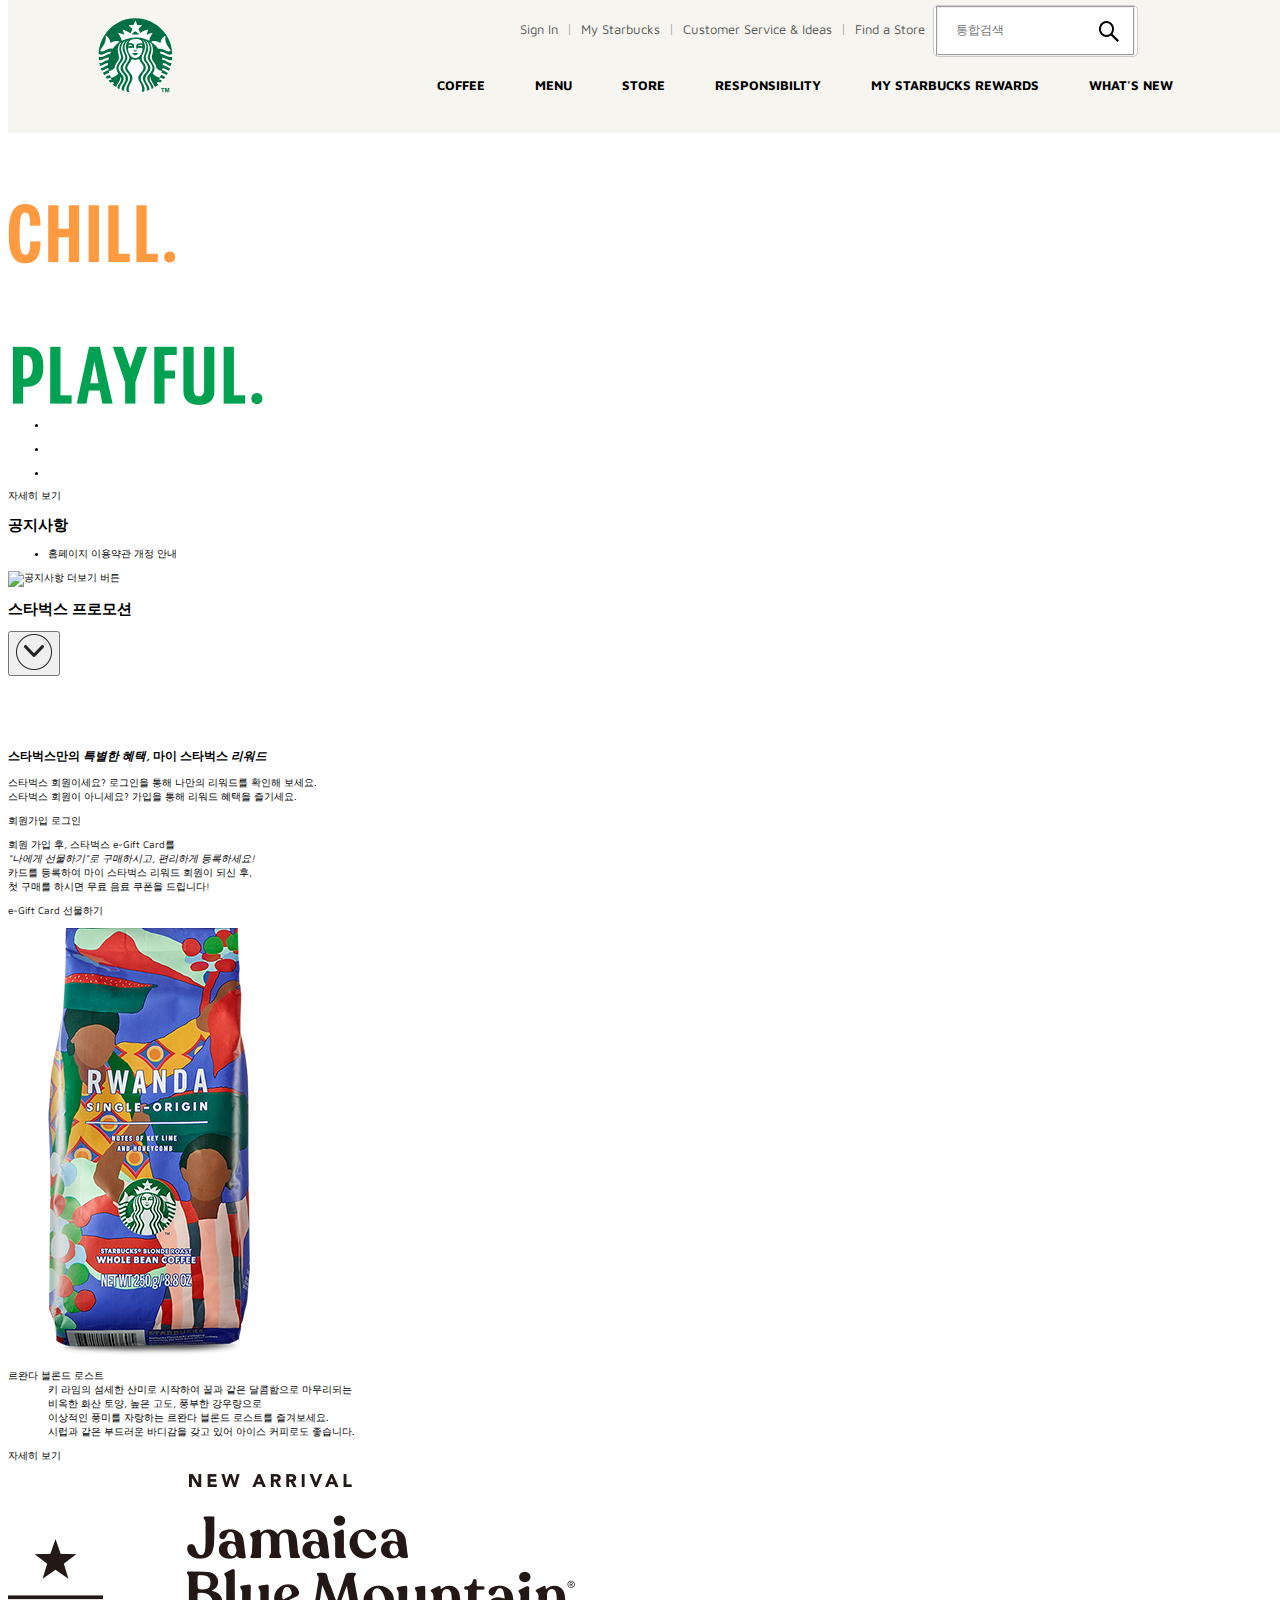
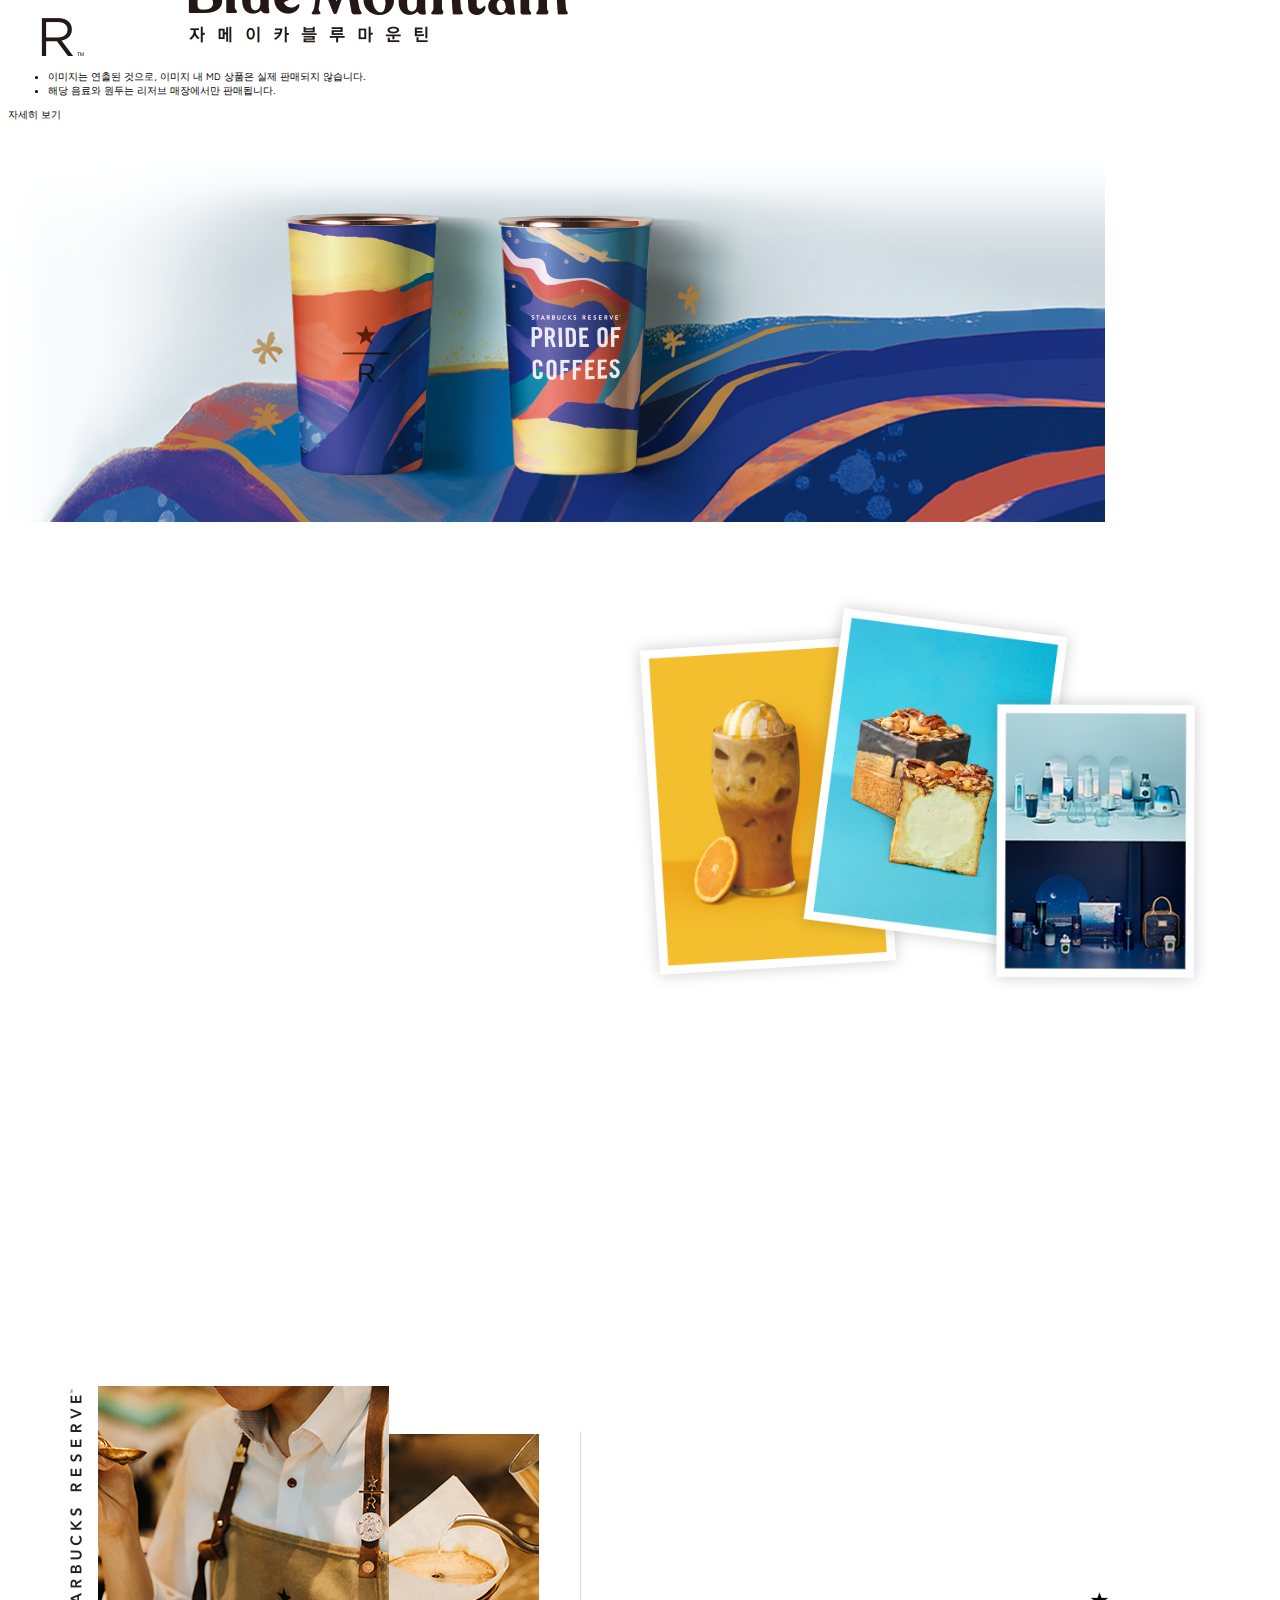
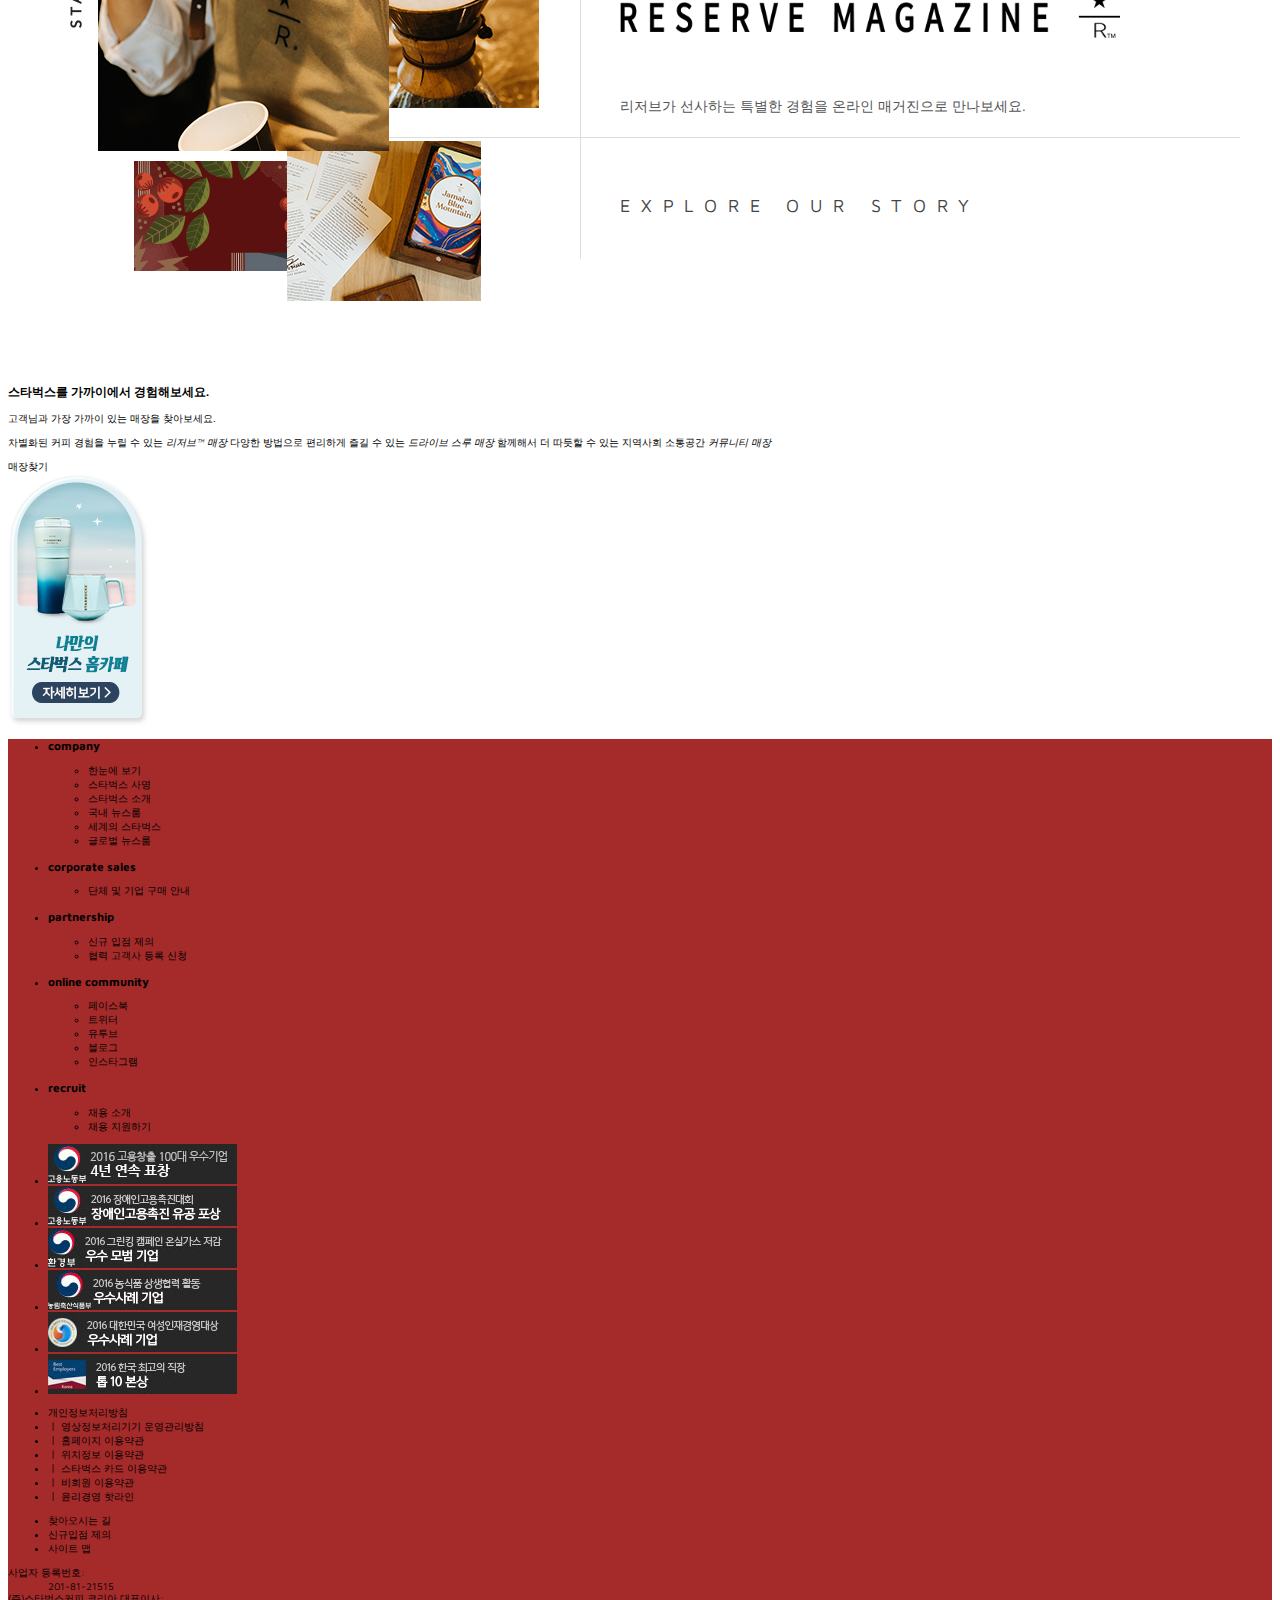
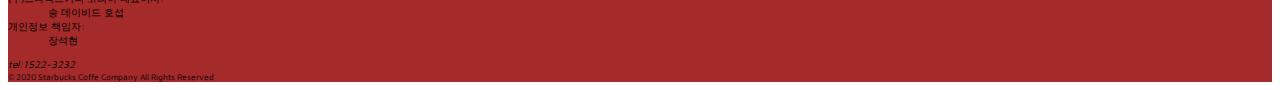
==== indextest.html @ b2763d01 "테스트2" ====
<!DOCTYPE html>
<html lang="ko-KR">
<head>
    <meta charset="UTF-8">
  <meta name="author" content="AlexJin">
  <meta name="description" content="GitHubis how people build software">
  <meta name="viewport" content="width=device-width, initial-scale=1, user-scalable=no, maximum-scale=1, minimum-scale=1">
  <meta http-equiv="X-UA-Compatible" content="ie=edge">
  <!-- 인터넷 익스플로어 랜더링과 관련된 코드 최신 edge로 랜더링 -->

  <meta property="og:type" content="website">
  <meta property="og:site_name" content="GitHub">
  <meta property="og:title" content="Build software better, together">
  <meta property="og:description" content="GitHub clone coding / GitHub is where people build software. More than 31 million people use GitHub to discover, fork, and contribute to over 100 million projects.">
  <meta property="og:image" content="img/logo__github.png">
  <meta property="og:url" content="https://github.com">

  <!-- https://developer.twitter.com/en/docs/tweets/optimize-with-cards/guides/getting-started.html -->
  <meta property="twitter:card" content="summary">
  <meta property="twitter:site" content="GitHub">
  <meta property="twitter:title" content="Build software better, together">
  <meta property="twitter:description" content="GitHub clone coding / GitHub is where people build software. More than 31 million people use GitHub to discover, fork, and contribute to over 100 million projects.">
  <meta property="twitter:image" content="img/logo__github.png">
  <meta property="twitter:url" content="https://github.com">

  <!-- <link rel="shortcut icon" type='image/x-icon' href="favicon.ico"> -->
  <!-- 없어도 알아서 .ico 파일을 찾아서 쓴다 -->
  <link rel="icon" href="./images/Starbucks_logo.svg">
  <link rel="apple-touch-icon" href="./images/Starbucks_logo.svg">
  <link rel="stylesheet" href="https://cdnjs.cloudflare.com/ajax/libs/meyer-reset/2.0/reset.css">
  <link rel="stylesheet" href="./css/main.css">
    <title>스타벅스 코리아</title>
</head>
<body>
    <div class="container">
        <header class="header">
            <div class="header__inner">
                <h1 class="logo">
                    <a class="logo__img" href="#">
                        <img src="./images/starbucks_logo.svg" alt="스타벅스 코리아">
                    </a>
                </h1>
                <h2 class="a11y-hidden">멤버링크</h2>
                <ul class="member-links">
                    <li class="member-links__item">
                        <a href="#">Sign In</a>
                    </li>
                    <li class="member-links__item">
                        <a href="#">My Starbucks</a>
                    </li>      
                    <li class="member-links__item">
                        <a href="#">Customer Service & Ideas</a>
                    </li>
                    <li class="member-links__item">
                        <a href="#">Find a Store</a>
                    </li>      
                </ul>
                <div class="total-search total-search--act">
                    <!-- <button class="total-search__btn total-search__btn--initial" aria-label="통합 검색 활성화 버튼"></button> -->
                    <form action="#" class="total-search__form">
                        <fieldset class="total-search__fieldset">
                            <legend>통합검색</legend>
                            <input type="search" placeholder="통합검색" class="total-search__input" required>
                            <button type="button" class="total-search__btn total--search__btn--act"></button>
                        </fieldset>
                    </form>
                </div>
                <nav class="nav">
                    <h2 class="a11y-hidden">메인메뉴</h2>
                    <ul class="nav__main-menu">
                        <li id="navHeaderCoffee" aria-controls="navPanelCoffee" class="nav__main-item nav__main-item--active">
                            <h3><a href="#">COFFEE</a></h3>
                        </li>
                        <li id="navHeaderMenu" aria-controls="navPanelMenu" class="nav__main-item">
                            <h3><a href="#">MENU</a></h3>
                        </li>
                        <li id="navHeaderStore" aria-controls="navPanelStore" class="nav__main-item">
                            <h3><a href="#">STORE</a></h3>
                        </li>
                        <li id="navHeaderRespontibility" aria-controls="navPanelResponsibility" class="nav__main-item">
                            <h3><a href="#">RESPONSIBILITY</a></h3>
                        </li>
                        <li id="navHeaderRewards" aria-controls="navPanelRewards" class="nav__main-item">
                            <h3><a href="#">MY STARBUCKS REWARDS</a></h3>
                        </li>
                        <li id="navHeaderNew" aria-controls="navPanelNew" class="nav__main-item">
                            <h3><a href="#">WHAT'S NEW</a></h3>
                        </li>
                    </ul>
                </nav>
            </div>
            <section class="main-menu-panel a11y-hidden">
                <ul class="main-menu-panel__list">
                    <li class="main-menu-panel__item" id="navPanelCoffee" aria-labelledby="navHeaderCoffee">
                        <div class="main-menu-panel__inner">
                            <div class="main-menu-panel__wrapper">
                                <h3 class="main-menu-panel__heading"><a href="#">커피</a></h3>
                                <ul class="main-menu-panel__inner-list">
                                    <li class="main-menu-panel__inner-item"><a href="#">스타벅스 원두</a></li>
                                    <li class="main-menu-panel__inner-item"><a href="#">스타벅스 비아</a></li>
                                    <li class="main-menu-panel__inner-item"><a href="#">스타벅스 오리가미</a></li>
                                </ul>
                            </div>
                            <div class="main-menu-panel__wrapper">
                                <h3 class="main-menu-panel__heading"><a href="#">나와 어울리는 커피</a></h3>
                            </div>
                            <div class="main-menu-panel__wrapper">
                                <h3 class="main-menu-panel__heading"><a href="#">스타벅스 리저브™</a></h3>
                                <ul class="main-menu-panel__inner-list">
                                    <li class="main-menu-panel__inner-item"><a href="#">RESERVE MAGAZINE</a></li>
                                </ul>
                            </div>
                            <div class="main-menu-panel__wrapper">
                                <h3 class="main-menu-panel__heading"><a href="#">에스프레소</a></h3>
                                <ul class="main-menu-panel__inner-list">
                                    <li class="main-menu-panel__inner-item"><a href="#">도피오</a></li>
                                    <li class="main-menu-panel__inner-item"><a href="#">에스프레소 마키아또</a></li>
                                    <li class="main-menu-panel__inner-item"><a href="#">아메리카노</a></li>
                                    <li class="main-menu-panel__inner-item"><a href="#">마키아또</a></li>
                                    <li class="main-menu-panel__inner-item"><a href="#">카푸치노</a></li>
                                    <li class="main-menu-panel__inner-item"><a href="#">라떼</a></li>
                                    <li class="main-menu-panel__inner-item"><a href="#">모카</a></li>
                                    <li class="main-menu-panel__inner-item"><a href="#">리스트레또 비안코</a></li>
                                </ul>
                            </div>
                            <div class="main-menu-panel__wrapper">
                                <h3 class="main-menu-panel__heading"><a href="#">최상의 커피를 즐기는법</a></h3>
                                <ul class="main-menu-panel__inner-list">
                                    <li class="main-menu-panel__inner-item"><a href="#">커피 프레스</a></li>
                                    <li class="main-menu-panel__inner-item"><a href="#">푸어 오버</a></li>
                                    <li class="main-menu-panel__inner-item"><a href="#">아이스 푸어 오버</a></li>
                                    <li class="main-menu-panel__inner-item"><a href="#">커피 메이커</a></li>
                                    <li class="main-menu-panel__inner-item"><a href="#">리저브를 매장에서 다양하게 즐기는 법</a></li>
                                </ul>
                            </div>
                            <div class="main-menu-panel__wrapper">
                                <h3 class="main-menu-panel__heading"><a href="#">커피이야기</a></h3>
                                <ul class="main-menu-panel__inner-list">
                                    <li class="main-menu-panel__inner-item"><a href="#">스타벅스 로스트 스팩트럼</a></li>
                                    <li class="main-menu-panel__inner-item"><a href="#">최상의 아라비카 원두</a></li>
                                    <li class="main-menu-panel__inner-item"><a href="#">한 잔의 커피가 완성되기까지</a></li>
                                    <li class="main-menu-panel__inner-item"><a href="#">클로버®커피추출시스템</a></li>
                                </ul>
                            </div>
                        </div>
                        <aside class="side-more-info">
                            <dl class="side-more-info__list">
                                <dt class="side-more-info__title"><a href="">나와 어울리는 커피 찾기</a></dt>
                                <dd class="side-more-info__description">스타벅스가 여러분께 어울리는 커피를 찾아드립니다.</dd>
                                <dt class="side-more-info__title"><a href="">최상의 커피를 즐기는 법</a></dt>
                                <dd class="side-more-info__description">여러가지 방법을 통해 다양한 풍미의 커피를 즐겨보세요</dd>
                            </dl>
                        </aside>
                    </li>
                    <!-- <li class="main-menu-panel__item" id="navPanelMenu" aria-labelledby="navHeaderMenu">
                        <div class="main-menu-panel__inner">
                            <div class="main-menu-panel__wrapper">
                                <h3 class="main-menu-panel__heading"><a href="#">음료</a></h3>
                                <ul class="main-menu-panel__inner-list">
                                    <li class="main-menu-panel__inner-item"><a href="#">콜드 브루</a></li>
                                    <li class="main-menu-panel__inner-item"><a href="#">브루드 커피</a></li>
                                    <li class="main-menu-panel__inner-item"><a href="#">에스프레소</a></li>
                                    <li class="main-menu-panel__inner-item"><a href="#">프라푸치노</a></li>
                                    <li class="main-menu-panel__inner-item"><a href="#">블렌디드</a></li>
                                    <li class="main-menu-panel__inner-item"><a href="#">스타벅스 피지오</a></li>
                                    <li class="main-menu-panel__inner-item"><a href="#">티(티바나)</a></li>
                                    <li class="main-menu-panel__inner-item"><a href="#">기타 제조 음료</a></li>
                                </ul>
                            </div>
                            <div class="main-menu-panel__wrapper">
                                <h3 class="main-menu-panel__heading"><a href="#">푸드</a></h3>
                                <ul class="main-menu-panel__inner-list">
                                    <li class="main-menu-panel__inner-item"><a href="#">베이커리</a></li>
                                    <li class="main-menu-panel__inner-item"><a href="#">케이크</a></li>
                                    <li class="main-menu-panel__inner-item"><a href="#">샌드위치&샐러드</a></li>
                                    <li class="main-menu-panel__inner-item"><a href="#">따뜻한 푸드</a></li>
                                    <li class="main-menu-panel__inner-item"><a href="#">과일&요거트</a></li>
                                    <li class="main-menu-panel__inner-item"><a href="#">스낵&미니디저트</a></li>
                                    <li class="main-menu-panel__inner-item"><a href="#">아이스크림</a></li>
                                </ul>
                            </div>
                            <div class="main-menu-panel__wrapper">
                                <h3 class="main-menu-panel__heading"><a href="#">상품</a></h3>
                                <ul class="main-menu-panel__inner-list">
                                    <li class="main-menu-panel__inner-item"><a href="#">머그</a></li>
                                    <li class="main-menu-panel__inner-item"><a href="#">글라스</a></li>
                                    <li class="main-menu-panel__inner-item"><a href="#">플라스틱 텀블러</a></li>
                                    <li class="main-menu-panel__inner-item"><a href="#">스테인리스 텀블러</a></li>
                                    <li class="main-menu-panel__inner-item"><a href="#">보온병</a></li>
                                    <li class="main-menu-panel__inner-item"><a href="#">액세서리</a></li>
                                    <li class="main-menu-panel__inner-item"><a href="#">커피용품</a></li>
                                    <li class="main-menu-panel__inner-item"><a href="#">패키지 티(티바나)</a></li>
                                </ul>
                            </div>
                            <div class="main-menu-panel__wrapper">
                                <h3 class="main-menu-panel__heading"><a href="#">카드</a></h3>
                                <ul class="main-menu-panel__inner-list">
                                    <li class="main-menu-panel__inner-item"><a href="#">실물카드</a></li>
                                    <li class="main-menu-panel__inner-item"><a href="#">e-Gift카드</a></li>
                                </ul>
                            </div>
                            <div class="main-menu-panel__wrapper">
                                <h3 class="main-menu-panel__heading"><a href="#">메뉴 이야기</a></h3>
                                <ul class="main-menu-panel__inner-list">
                                    <li class="main-menu-panel__inner-item"><a href="#">나이트로 콜드브루</a></li>
                                    <li class="main-menu-panel__inner-item"><a href="#">콜드브루</a></li>
                                    <li class="main-menu-panel__inner-item"><a href="#">스타벅스 티바나</a></li>
                                </ul>
                            </div>
                            <div class="main-menu-panel__wrapper">
                                <h3 class="main-menu-panel__heading"><a href="#">커피이야기</a></h3>
                                <ul class="main-menu-panel__inner-list">
                                    <li class="main-menu-panel__inner-item"><a href="#">스타벅스 로스트 스팩트럼</a></li>
                                    <li class="main-menu-panel__inner-item"><a href="#">최상의 아라비카 원두</a></li>
                                    <li class="main-menu-panel__inner-item"><a href="#">한 잔의 커피가 완성되기까지</a></li>
                                    <li class="main-menu-panel__inner-item"><a href="#">클로버®커피추출시스템</a></li>
                                </ul>
                            </div>
                        </div>
                        <aside class="side-more-info">
                            <dl class="side-more-info__list">
                                <dt class="side-more-info__title"><a href="">나이트로 콜드브루<span>NEW</span></a></dt>
                                <dd class="side-more-info__description">나이트로 커피 정통의 물결치듯 흘러내리는 캐스케이딩과 부드러운 크림을 경험하세요</dd>
                            </dl>
                        </aside>
                    </li> -->
                    <!-- <li class="main-menu-panel__item" id="navPanelStore" aria-labelledby="navHeaderStore">
                        <div class="main-menu-panel__inner">
                            <div class="main-menu-panel__wrapper">
                                <h3 class="main-menu-panel__heading"><a href="#">매장 찾기</a></h3>
                                <ul class="main-menu-panel__inner-list">
                                    <li class="main-menu-panel__inner-item"><a href="#">퀵 검색</a></li>
                                    <li class="main-menu-panel__inner-item"><a href="#">지역 검색</a></li>
                                    <li class="main-menu-panel__inner-item"><a href="#">My 매장</a></li>
                                </ul>
                            </div>
                            <div class="main-menu-panel__wrapper">
                                <h3 class="main-menu-panel__heading"><a href="#">드라이브 스루 매장</a></h3>
                            </div>
                            <div class="main-menu-panel__wrapper">
                                <h3 class="main-menu-panel__heading"><a href="#">스타벅스 리저브 매장</a></h3>
                            </div>
                            <div class="main-menu-panel__wrapper">
                                <h3 class="main-menu-panel__heading"><a href="#">커뮤니티 스토어 매장</a></h3>
                            </div>
                            <div class="main-menu-panel__wrapper">
                                <h3 class="main-menu-panel__heading"><a href="#">매장 이야기</a></h3>
                                <ul class="main-menu-panel__inner-list">
                                    <li class="main-menu-panel__inner-item"><a href="#">청담스타</a></li>
                                    <li class="main-menu-panel__inner-item"><a href="#">티바나 바 매장</a></li>
                                    <li class="main-menu-panel__inner-item"><a href="#">파미에파크</a></li>
                                </ul>
                            </div>
                        </div>
                        <aside class="side-more-info">
                            <dl class="side-more-info__list">
                                <dt class="side-more-info__title"><a href="">매장찾기</a></dt>
                                <dd class="side-more-info__description">보다 빠르게 매장을 찾아보세요.</dd>
                            </dl>
                            <dl class="side-more-info__list">
                                <dt class="side-more-info__title"><a href="">이대R점<span>NEW</span></a></dt>
                                <dd class="side-more-info__description">1호점 특화 MD와 티바나 티, 최고의 리저브 커피를 만나보세요.</dd>
                            </dl>
                        </aside>
                    </li> -->
                    <!-- <li class="main-menu-panel__item" id="navPanelResponsibility" aria-labelledby="navHeaderRespontibility">
                        <div class="main-menu-panel__inner">
                            <div class="main-menu-panel__wrapper">
                                <h3 class="main-menu-panel__heading"><a href="#">사회 공헌 캠페인 소개</a></h3>
                            </div>
                            <div class="main-menu-panel__wrapper">
                                <h3 class="main-menu-panel__heading"><a href="#">지역 사회 참여 활동</a></h3>
                                <ul class="main-menu-panel__inner-list">
                                    <li class="main-menu-panel__inner-item"><a href="#">희망배달 캠페인</a></li>
                                    <li class="main-menu-panel__inner-item"><a href="#">재능기부 카페소식</a></li>
                                    <li class="main-menu-panel__inner-item"><a href="#">커뮤니티 스토어</a></li>
                                    <li class="main-menu-panel__inner-item"><a href="#">청년인재 양성</a></li>
                                    <li class="main-menu-panel__inner-item"><a href="#">우리 농산물 사랑 캠페인</a></li>
                                    <li class="main-menu-panel__inner-item"><a href="#">우리 문화 지키기</a></li>
                                </ul>
                            </div>
                            <div class="main-menu-panel__wrapper">
                                <h3 class="main-menu-panel__heading"><a href="#">환경 보호 활동</a></h3>
                                <ul class="main-menu-panel__inner-list">
                                    <li class="main-menu-panel__inner-item"><a href="#">환경 발자국 줄이기</a></li>
                                    <li class="main-menu-panel__inner-item"><a href="#">일회용 컵 없는 매장</a></li>
                                    <li class="main-menu-panel__inner-item"><a href="#">커피 원두 재활용</a></li>
                                </ul>
                            </div>
                            <div class="main-menu-panel__wrapper">
                                <h3 class="main-menu-panel__heading"><a href="#">윤리 구매</a></h3>
                                <ul class="main-menu-panel__inner-list">
                                    <li class="main-menu-panel__inner-item"><a href="#">윤리적 원두 구매</a></li>
                                    <li class="main-menu-panel__inner-item"><a href="#">공정무역 인증</a></li>
                                    <li class="main-menu-panel__inner-item"><a href="#">커피 농가 지원 활동</a></li>
                                </ul>
                            </div>
                            <div class="main-menu-panel__wrapper">
                                <h3 class="main-menu-panel__heading"><a href="#">글로벌 사회 공헌</a></h3>
                                <ul class="main-menu-panel__inner-list">
                                    <li class="main-menu-panel__inner-item"><a href="#">윤리경영 보고서</a></li>
                                    <li class="main-menu-panel__inner-item"><a href="#">스타벅스 재단</a></li>
                                    <li class="main-menu-panel__inner-item"><a href="#">지구촌 봉사의 달</a></li>
                                </ul>
                            </div>
                        </div>
                        <aside class="side-more-info">
                            <dl class="side-more-info__list">
                                <dt class="side-more-info__title"><a href="">커피원두 재활용</a></dt>
                                <dd class="side-more-info__description">스타벅스 커피 원두를 재활용해 보세요.</dd>
                            </dl>
                        </aside>   
                    </li> -->
                    <!-- <li class="main-menu-panel__item" id="navPanelRewards" aria-labelledby="navHeaderRewards">
                        <div class="main-menu-panel__inner">
                            <div class="main-menu-panel__wrapper">
                                <h3 class="main-menu-panel__heading"><a href="#">마이 스타벅스 리워드</a></h3>
                                <ul class="main-menu-panel__inner-list">
                                    <li class="main-menu-panel__inner-item"><a href="#">마이 스타벅스 리워드 소개</a></li>
                                    <li class="main-menu-panel__inner-item"><a href="#">등급 및 혜택</a></li>
                                    <li class="main-menu-panel__inner-item"><a href="#">스타벅스 별</a></li>
                                    <li class="main-menu-panel__inner-item"><a href="#">자주하는 질문</a></li>
                                </ul>
                            </div>
                            <div class="main-menu-panel__wrapper">
                                <h3 class="main-menu-panel__heading"><a href="#">스타벅스 카드</a></h3>
                                <ul class="main-menu-panel__inner-list">
                                    <li class="main-menu-panel__inner-item"><a href="#">스타벅스 카드 소개</a></li>
                                    <li class="main-menu-panel__inner-item"><a href="#">스타벅스 카드 갤러리</a></li>
                                    <li class="main-menu-panel__inner-item"><a href="#">등록 및 조회</a></li>
                                    <li class="main-menu-panel__inner-item"><a href="#">충전 및 이용안내</a></li>
                                    <li class="main-menu-panel__inner-item"><a href="#">분실신고/환불신청</a></li>
                                    <li class="main-menu-panel__inner-item"><a href="#">자주하는 질문</a></li>
                                </ul>
                            </div>
                            <div class="main-menu-panel__wrapper">
                                <h3 class="main-menu-panel__heading"><a href="#">스타벅스 e-Gift Card</a></h3>
                                <ul class="main-menu-panel__inner-list">
                                    <li class="main-menu-panel__inner-item"><a href="#">스타벅스 e-Gift Card 소개</a></li>
                                    <li class="main-menu-panel__inner-item"><a href="#">이용안내</a></li>
                                    <li class="main-menu-panel__inner-item"><a href="#">선물하기</a></li>
                                    <li class="main-menu-panel__inner-item"><a href="#">자주하는 질문</a></li>
                                </ul>
                            </div>
                        </div>
                        <aside class="side-more-info">
                            <dl class="side-more-info__list">
                                <dt class="side-more-info__title"><a href="">스타벅스 카드 등록하기</a></dt>
                                <dd class="side-more-info__description">카드 등록 후 리워드 서비스를 누리고 사용내역도 조회해보세요.</dd>
                            </dl>
                        </aside>
                    </li> -->
                    <!-- <li class="main-menu-panel__item" id="navPanelNew" aria-labelledby="navHeaderNew">
                        <div class="main-menu-panel__inner">
                            <div class="main-menu-panel__wrapper">
                                <h3 class="main-menu-panel__heading"><a href="#">프로모션&이벤트</a></h3>
                                <ul class="main-menu-panel__inner-list">
                                    <li class="main-menu-panel__inner-item"><a href="#">전체</a></li>
                                    <li class="main-menu-panel__inner-item"><a href="#">스타벅스 카드</a></li>
                                    <li class="main-menu-panel__inner-item"><a href="#">마이 스타벅스 리워드</a></li>
                                    <li class="main-menu-panel__inner-item"><a href="#">온라인</a></li>
                                </ul>
                            </div>
                            <div class="main-menu-panel__wrapper">
                                <h3 class="main-menu-panel__heading"><a href="#">새소식</a></h3>
                                <ul class="main-menu-panel__inner-list">
                                    <li class="main-menu-panel__inner-item"><a href="#">전체</a></li>
                                    <li class="main-menu-panel__inner-item"><a href="#">상품 출시</a></li>
                                    <li class="main-menu-panel__inner-item"><a href="#">스타벅스와 문화</a></li>
                                    <li class="main-menu-panel__inner-item"><a href="#">스타벅스 사회공헌</a></li>
                                    <li class="main-menu-panel__inner-item"><a href="#">스타벅스 카드출시</a></li>
                                </ul>
                            </div>
                            <div class="main-menu-panel__wrapper">
                                <h3 class="main-menu-panel__heading"><a href="#">매장별 이벤트</a></h3>
                                <ul class="main-menu-panel__inner-list">
                                    <li class="main-menu-panel__inner-item"><a href="#">일반 매장</a></li>
                                    <li class="main-menu-panel__inner-item"><a href="#">신규 매장</a></li>
                                </ul>
                            </div>
                            <div class="main-menu-panel__wrapper">
                                <h3 class="main-menu-panel__heading"><a href="#">공지사항</a></h3>
                            </div>
                            <div class="main-menu-panel__wrapper">
                                <h3 class="main-menu-panel__heading"><a href="#">월페이퍼</a></h3>
                            </div>
                        </div>
                        <aside class="side-more-info">
                            <dl class="side-more-info__list">
                                <dt class="side-more-info__title"><a href="">매장별 이벤트</a></dt>
                                <dd class="side-more-info__description">스타벅스의 매장 이벤트 정보를 확인 하실 수 있습니다.</dd>
                                <dt class="side-more-info__title"><a href="">월페이퍼</a></dt>
                                <dd class="side-more-info__description">매월 업데이트되는 월페이퍼(PC/Mobile)로 스타벅스를 더욱 가깝게 즐겨보세요!</dd>
                            </dl>
                        </aside>
                    </li> -->
                </ul>
            </section>
        </header>
            <!-- 여름 프로모션 -->
            <section class="summer-promotion">
                <div class="summer-promotion__inner">
                    <h2 class="summer-promotion__heading a11y-hidden">써머 프로모션</h2>
                    <h3 class="summer-promotion__slogan">
                        <img src="./images/20_summer3_emblem.png" alt="Stay chill, Stay playful" class="summer-promotion__slogan">
                    </h3>
                    <ul class="summer-promotion__product-list">
                        <li class="summer-promotion__items summer-promotion__item1">
                            <div class="summer-promotion__item-wrapper">
                                <span class="a11y-hidden">스위티 자몽 라임 블렌디드</span>
                            </div>
                        </li>
                        <li class="summer-promotion__items summer-promotion__item2">
                            <div class="summer-promotion__item-wrapper">
                                <span class="a11y-hidden">블론드 서머 라떼</span>
                            </div>
                        </li>
                        <li class="summer-promotion__items summer-promotion__item3">
                            <div class="summer-promotion__item-wrapper">
                                <span class="a11y-hidden">스위트 멜론 블론디드</span>
                            </div>
                        </li>
                    </ul>
                    <a href="#" class="summer-promotion__more">자세히 보기</a>
                </div>
            </section>

            <!-- 공지사항 -->
            <div class="noti-pro-wrapper">
                <section class="notice">
                    <h2 class="notice-heading"><a href="#">공지사항</a></h2>
                    <ul class="notice-list">
                        <li class="notice-item"><a href="#">홈페이지 이용약관 개정 안내</a></li>
                        <!-- <li class="notice-item"><a href='#'>더양평DTR점 주문시 유의 사항</a></li>
                        <li class="notice-item"><a href='#'>시스템 개선 및 점검 안내</a></li>
                        <li class="notice-item"><a href='#'>전자영수증 서비스 점검 안내</a></li> -->
                    </ul>
                    <a href="#" class="notice-more">
                        <img src="https://www.starbucks.co.kr/common/img/common/btn_notice_plus.png" alt="공지사항 더보기 버튼">
                    </a>
                </section>
                <!-- 스타벅스 프로모션 -->
                <section class="promotion">
                    <h2 class="promotion__heading"><a href="#">스타벅스 프로모션</a></h2>
                    <button class="promotion__dropdown">
                        <img src="./images/btn_prom_down.png" alt="스타벅스 프로모션 펼치기">
                    </button>
                </section>
            </div>

            <!-- 리워드 -->
            <section class="rewards main-section">
                <div class="rewards__wrapper">
                    <h2 class="reward_logo">
                        <img src="./images/reward_logo.png" alt="마이 스타벅스 리워드">
                    </h2>
                    <h3 class="rewards__heading">
                        스타벅스만의 <em>특별한 혜택,</em> 마이 스타벅스 <em>리워드</em>
                    </h3>
                    <p class="rewards__description">
                        스타벅스 회원이세요? 로그인을 통해 나만의 리워드를 확인해 보세요.<br> 스타벅스 회원이 아니세요? 가입을 통해 리워드 혜택을 즐기세요.
                    </p>
                    <a href="#" class="reward-btn">
                        회원가입
                    </a>
                    <a href="#" class="reward-btn">
                        로그인
                    </a>
                    <p class="rewards__description">
                        회원 가입 후, 스타벅스 e-Gift Card를<br><em>"나에게 선물하기"로 구매하시고, 편리하게 등록하세요!</em><br> 카드를 등록하여 마이 스타벅스 리워드 회원이 되신 후,<br> 첫 구매를 하시면 무료 음료 쿠폰을 드립니다!
                    </p>
                    <a href="#" class="reward-btn reward-btn__gift">
                        e-Gift Card 선물하기
                    </a>
                </div>
            </section>

            <!-- 2020 서머3 프로모션 원두 -->
            <section class="summer-bean">
                <h2 class="a11y-hidden">2020 서머3 프로모션 원두</h2>
                <div class="summer-bean-wrapper">
                    <figure class="summer-bean-figure">
                    <img src="./images/20_summer_rwanda_bean.png" alt="르완다 블론드 로스트 원두" class="summer-bean-img">
                    <!-- <figcaption class="summer-bean-figcaption">르완다 블론드 원두</figcaption> -->
                    </figure>
                    <dl class="summer-bean-info">
                    <dt class="summer-bean-title">르완다 블론드 로스트</dt>
                    <dd class="summer-bean-description">키 라임의 섬세한 산미로 시작하여 꿀과 같은 달콤함으로 마무리되는</dd>
                    <dd class="summer-bean-detail">비옥한 화산 토양, 높은 고도, 풍부한 강우량으로<br> 이상적인 풍미를 자랑하는 르완다 블론드 로스트를 즐겨보세요.<br> 시럽과 같은 부드러운 바디감을 갖고 있어 아이스 커피로도 좋습니다.</dd>
                    </dl>
                    <a href="" class=summer-bean-more>자세히 보기</a>
                </div>
            </section>

            <!-- 신상품 -->
            <section class="new-arrival">
                <div class="new-arrival__wrapper">
                    <h2 class="a11y-hidden">신상품</h2>
                    <h3 class="new-arrival-product">
                        <img src="./images/summer2_reserve_title.png" alt="자메이카 블루 마운틴">
                    </h3>
                    <ul class="new-arrival-notice">
                        <li>이미지는 연출된 것으로, 이미지 내 MD 상품은 실제 판매되지 않습니다.</li>
                        <li>해당 음료와 원두는 리저브 매장에서만 판매됩니다.</li>
                    </ul>
                    <a href="#" class="more-btn more-btn__new-arrival">자세히 보기</a>
                </div>
                <div class="new-arrival__bgi appear">
                    <img src="./images/summer2_reserve_bean.png" tab-index='-1'>
                </div>
            </section>

            <!-- 스타벅스 전체 상품 -->
            <section class="all-products ">
                <div class="all-products__inner-wrapper clearfix">
                    <div class="all-products__inner clearfix">
                        <h2 class="a11y-hidden">스타벅스 전체 상품</h2>
                        <h3 class="all-products-heading"><em>다양한 메뉴</em>를<em>스타벅스</em>에서 즐겨보세요</h3>
                        <p class="all-products-recommend">
                            스타벅스만의 특별함을 경험할 수 있는 <em>최상의 선택음료</em><br>
                            스타벅스 커피와 완벽한 어울림을 <em>자랑하는 푸드</em><br>
                            다양한 시도와 디자인으로 <em>가치를 더하는 상품</em><br>
                            소중한 사람에게 마음을 전하는 가장 좋은 방법 <em>스타벅스 카드</em><br>
                        </p>
                        <p class="all-products-slogun">
                            <span class="all-products-slogun-txt1">PICK</span>
                            <span class="all-products-slogun-txt2">YOUR</span>
                            <span class="all-products-slogun-txt3">FAVORITE</span>
                        </p>
                        <a class="all-products-more" href="">자세히보기</a>
                    </div>
                    <div class="all-products-img">
                        <img src="../images/20_summer3_fav.png" alt="음료,푸드,상품,카드 이미지">
                    </div>
                </div>
            </section>

            <!-- 리저브 매거진 -->
            <section class="magazine">
                <div class="magazine__inner-wrapper clearfix">
                    <div class="magazine__inner">
                        <h2 class="magazine-heading">RESERVE MEGAZINE</h2>
                        <p class="magazine-suggestion">리저브가 선사하는 특별한 경험을 온라인 매거진으로 만나보세요.</p>
                        <a  class="magazine-more" href="#">EXPLORE OUR STORY</a>
                    </div>
                    <img class="magazine-img" src="./images/reserve_visual_pc.png" alt="리저브 매거진">
                </div>
            </section>
            
            <!-- 가까운 매장찾기 섹션 -->
            <section class="locate-store">
                <div class="locate-store__inner">
                    <h2 class="a11y-hidden">가까운 매장 찾기</h2>
                    <h3 class="locate-store-heading">스타벅스를 가까이에서 경험해보세요.</h3>
                    <p class="locate-store-nearby">고객님과 가장 가까이 있는 매장을 찾아보세요.</p>
                    <p class="locate-store-type">
                        <span>차별화된 커피 경험을 누릴 수 있는 <em>리저브&#8482; 매장</em></span>
                        <span>다양한 방법으로 편리하게 즐길 수 있는 <em>드라이브 스루 매장</em></span>
                        <span>함께해서 더 따듯할 수 있는 지역사회 소통공간 <em>커뮤니티 매장</em></span>
                    </p>
                    <a href="" class="locate-store-search">매장찾기</a>
                    <div class="locate-store-img--leaves"></div>
                    <div class="locate-store-img--table"></div>
                    <div class="locate-store-img--cup"></div>
                    <div class="locate-store-img--house"></div>
                </div>
            </section>
            <aside class="global-widget">
                <a href="#" class="global-widget__link">
                    <img src="./images/20200714_badge_pc.png" 
                    width="141px" height="252px" alt="홈카페 자세히보기 링크">
                </a>
            </aside>
        </main>
        <!-- 푸터 -->
        <footer class="footer">
            <nav class="footer-nav">
                <h2 class="a11y-hidden">하단 네비게이션</h2>
                <ul class="footer-nav__managing">
                    <li class="footer-nav__list">
                        <h3 class="footer-nav__heading">company</h3>
                        <ul class="footer-nav__inner-list">
                            <li class="footer-nav__inner-item">한눈에 보기</li>
                            <li class="footer-nav__inner-item">스타벅스 사명</li>
                            <li class="footer-nav__inner-item">스타벅스 소개</li>
                            <li class="footer-nav__inner-item">국내 뉴스룸</li>
                            <li class="footer-nav__inner-item">세계의 스타벅스</li>
                            <li class="footer-nav__inner-item">글로벌 뉴스룸</li>
                        </ul>
                    </li>
                    <li class="footer-nav__list">
                        <h3 class="footer-nav__heading">corporate sales</h3>
                        <ul class="footer-nav__inner-list">
                            <li class="footer-nav__inner-item">단체 및 기업 구매 안내</li>
                        </ul>
                    </li>
                    <li class="footer-nav__list">
                        <h3 class="footer-nav__heading">partnership</h3>
                        <ul class="footer-nav__inner-list">
                            <li class="footer-nav__inner-item">신규 입점 제의</li>
                            <li class="footer-nav__inner-item">협력 고객사 등록 신청</li>
                        </ul>
                    </li>
                    <li class="footer-nav__list">
                        <h3 class="footer-nav__heading">online community</h3>
                        <ul class="footer-nav__inner-list">
                            <li class="footer-nav__inner-item">페이스북</li>
                            <li class="footer-nav__inner-item">트위터</li>
                            <li class="footer-nav__inner-item">유투브</li>
                            <li class="footer-nav__inner-item">블로그</li>
                            <li class="footer-nav__inner-item">인스타그램</li>
                        </ul>
                    </li>
                    <li class="footer-nav__list">
                        <h3 class="footer-nav__heading">recruit</h3>
                        <ul class="footer-nav__inner-list">
                            <li class="footer-nav__inner-item">채용 소개</li>
                            <li class="footer-nav__inner-item">채용 지원하기</li>
                        </ul>
                    </li>
                </ul>
            </nav>
            <ul class="award">
            <div class="award-list">
                <li class="award-item"><img src="./images/footer_award17_01.jpg" alt="우수기업 표창"></li>
                <li class="award-item"><img src="./images/footer_award17_02.jpg" alt="장애인고용촉진 포상"></li>
                <li class="award-item"><img src="./images/footer_award17_03.jpg" alt="우수 모범 기업"></li>
                <li class="award-item"><img src="./images/footer_award17_04.jpg" alt="농축산부 우수사례 기업"></li>
                <li class="award-item"><img src="./images/footer_award17_05.jpg" alt="여성인재경영 우수사례 기업"></li>
                <li class="award-item"><img src="./images/footer_award17_06.jpg" alt="최고의 직장 톱10"></li>
            </div>
            </ul>
            <section class="policy">
                <h2 class="a11y-hidden"></h2>
                <ul class="policy__list">
                    <li class="policy__item policy__item-green">개인정보처리방침</li>
                    <li class="policy__item">
                        <span class="aria-hidden">ㅣ</span>
                        영상정보처리기기 운영관리방침</li>
                    <li class="policy__item">
                        <span class="aria-hidden">ㅣ</span>
                        홈페이지 이용약관</li>
                    <li class="policy__item">
                        <span class="aria-hidden">ㅣ</span>
                        위치정보 이용약관</li>
                    <li class="policy__item">
                        <span class="aria-hidden">ㅣ</span>
                        스타벅스 카드 이용약관</li>
                    <li class="policy__item">
                        <span class="aria-hidden">ㅣ</span>
                        비회원 이용약관</li>
                    <li class="policy__item">
                        <span class="aria-hidden">ㅣ</span>
                        윤리경영 핫라인</li>
                </ul>
            </section>
            <ul class="store">
                <li class="store-item"><a href="">찾아오시는 길</a></li>
                <li class="store-item"><a href="">신규입점 제의</a></li>
                <li class="store-item"><a href="">사이트 맵</a></li>
            </ul>
            <section class="company-info">
                <h2 class="a11y-hidden">회사 정보</h2>
                <dl class="company-info__all">
                    <dt class="company-info-title">사업자 등록번호<span class="aria-hidden">:</span></dt>
                    <dd class="company-info-detail">201-81-21515</dd>
                    <dt class="company-info-title">(주)스타벅스커피 코리아 대표이사<span class="aria-hidden">:</span></dt>
                    <dd class="company-info-detail">송 데이비드 호섭</dd>
                    <dt class="company-info-title">개인정보 책임자<span class="aria-hidden">:</span></dt>
                    <dd class="company-info-detail">장석현</dd>
                </dl>
                <address class="company-info-number">tel<span class="aria-hidden">:</span>1522-3232</address>
            </section>
            <small class="copyright">&copy; 2020 Starbucks Coffe Company All Rights Reserved</small>
        </footer>
    </div>
    <script
  src="https://code.jquery.com/jquery-3.2.1.min.js"
  integrity="sha256-hwg4gsxgFZhOsEEamdOYGBf13FyQuiTwlAQgxVSNgt4="
  crossorigin="anonymous"></script>
<script src="js/script.js"></script>
</body>
</html>
---- css/main.css ----
@import url("https://cdn.jsdelivr.net/gh/moonspam/NanumBarunGothic@latest/nanumbarungothicsubset.css");
@import url('https://fonts.googleapis.com/css2?family=Archivo+Black&family=Maven+Pro:wght@400;500;600;669&display=swap');

*,*::before,*::after{
  font-family: 'Maven Pro', sans-serif;
  box-sizing: border-box;
}
html{
  font-size: 10px;
}
a{
  color: inherit;
  text-decoration: none;
}
.a11y-hidden, legend {
  overflow: hidden;
  position: absolute;
  clip: rect(0 0 0 0);
  /* IE 6,7 */ 
  clip: rect(0,0,0,0); 
  width: 1px; height: 1px; 
  margin: -1px; 
  border: 0; 
  padding: 0; 
}
.clearfix::after{
  content: '';
  display: block;
  clear: both;
}
.container{
  padding-top:116px;
}
/* 해더 */
.header{
  background-color: #f6f5ef;
  position: fixed;
  z-index: 1000;
  top:0;
  width: 100%;
}
.header__inner{
  /* background-color: pink; */
  position: relative;
  width: 1100px;
  margin: auto;
  text-align: right;
  padding-top: 5px;
}
/* 해더 로고 */
.logo{
  margin-top: 13px;
  float: left;
}
.logo__img img{
  width: 75px;
  height: 75px;
}
/* 멤버링크 */
.member-links{
  display: inline-block;
  /* background-color: tomato; */
  text-align: right;
}
.member-links__item{
  display: inline-block;
  font-size: 0;
}
.member-links__item a{
  display: inline-block;
  color: #555;
  font-size: 1.3rem;
  padding: 10px 5px;
}
.member-links__item:not(:last-child)::after{
  content: 'ㅣ';
  opacity: 0.3;
  font-size: 1.3rem;
}
/* 통합검색 */
.total-search{
  display: inline-block;
  margin-right: 60px;
  margin-bottom: 10px;
  border: 1px solid #ccc;
  border-radius: 5px;
  background-color: #fff;
}
.total-search__btn{
  background: url(../images/search_icon.png) no-repeat center center;
  vertical-align: middle;
  border: none;
  cursor: pointer;
  width: 34px;
  height: 34px;
}
.total-search__input{
  margin-top: 5px;
  padding: 4px 4px 4px 10px;
  width: 143px;
  border: none;
}
.total-search__input::placeholder{
  font-size: 1.2rem;  
}
/* 네비게이션 */
.nav__main-menu{
  /* background-color: brown; */
  font-size: 0;
}
.nav__main-item:hover a{
  background-color: #2c2a29;
  color: #669900;
  text-decoration: underline;
}
.member-links{
  font-size: 0;
}
.nav__main-item{
  display: inline-block;
  font-size: 0;
}
.nav__main-item h3 a{
  font-size: 1.3rem;
  display: inline-block;
  padding: 10px 25px 40px 25px;
}

/* 메인메뉴 패널 */
.main-menu-panel{
  width: 100%;
  /* display: block; */
}
.act11 .main-menu-panel__item{
  display: none;
}
.main-menu-panel__item{
  background-color: #2c2a29;
}
.main-menu-panel__inner{
  width: 1100px;
  margin: auto;
  padding-bottom:20px;
  display: flex;
  flex-flow: row wrap;
}
.main-menu-panel__wrapper{
  width: 20%;
  float: left;
}
.main-menu-panel__wrapper:last-child{
  clear: both;
  display: block;
  content: '';
}
.main-menu-panel__heading{
  color: #fff;
  font-size: 1.4rem;
  padding-top: 20px;
  margin-bottom: 12px;
}
.main-menu-panel__inner-item{
  color: #999;
  font-size: 1.2rem;
  padding: 3px 0;
}
/* 메인메뉴 추가정보 */
.side-more-info{
  background-image: url(https://www.starbucks.co.kr/common/img/common/gnb_sub_txbg.jpg);
  color: #fff;
  background-color: skyblue;
  width: 100%;
}
.side-more-info__list{
  width: 1100px;
  margin: auto;
  padding: 30px 0 20px 0;
  font-size: 1.2rem;
}
.side-more-info__title{
  color: #999;
  margin-bottom: 5px;
}
.side-more-info__description{
  color: #64a70b;
}
.side-more-info__description:not(:last-child){
  margin-bottom: 20px;
}
/* 메인 */
.main{
position: relative;
}

/* 전체 상품 */
.all-products{
  background:url(../images/fav_prod_bg_new.jpg);
  background-size: cover;
  background-attachment: fixed;
  background-position: center;
  padding:110px 0;
  width:100%;
  overflow: hidden;
}
.all-products__inner-wrapper{
  width:1200px;
  margin:0 auto;
  /* padding:0 20px; */
}
.all-products__inner{
  text-align: right;
  width:500px;
  float: left;
  color:#fff;
  position: relative;
}
.all-products__inner em{
  font-weight: 600;
  line-height:1.3;
}
.all-products-heading{
  font-size:2.6rem;
  padding-top:260px;
  padding-bottom:8px;
  animation:recommendAni1 2s;
}
.all-products-recommend{
  font-size:1.6rem;
  line-height:2rem;
  animation:recommendAni1 2s;

}

.all-products-heading em:nth-child(2)::before{
  content: "";
  display: block;
}
.all-products-slogun{
  font-family: 'Maven Pro', sans-serif;
  position: absolute;
  font-weight: 500;
  top:0;
  right:0;
  animation:recommendAni1 3s;
}
.all-products-slogun span{
  display: block;
  letter-spacing: 0.1em;
  margin-right:-0.1em;
}
.all-products-slogun-txt1{
  font-size: 100px;
}
.all-products-slogun-txt2{
  font-size: 80px;
}
.all-products-slogun-txt3{
  font-size: 50px;
}
.all-products-more{
  display: inline-block;
  padding:10px 27px;
  margin:40px 0;
  font-size:1.4rem;
  border:2px solid #fff;
  color:#fff;
  animation:recommendAni2 1s;
  transition: background-color 1s,text-decoration 100s;
}
.all-products-more:hover{
  background-color: #fff;
  text-decoration: underline;
  color:#555;
  font-weight: 700;
 
}
.all-products-img{
  text-align: right;
  margin-top:-40px;
  padding-right:30px;
  /* margin-left:20px; */
  width:100%;
  
}
.all-products-img img{
  max-width: 50%;
  
 
}

/* 매거진 */
.magazine{
  width:1200px;
  position: relative;
  margin:0 auto;
  overflow:hidden;
}
.magazine__inner-wrapper::before{
  content: "";
  display: block;
  width:1px;
  height:65%;
  position: absolute;
  z-index: 200;
  top:50%;
  transform: translateY(-50%);
  left:45%;
  background-color: #ddd;
}
.magazine__inner-wrapper::after{
  content: "";
  display: block;
  width:80%;
  height:1px;
  position: absolute;
  z-index: 200;
  top:64%;
  /* transform: translateX(-50%); */
  right:0;
  z-index: -1;
  background-color: #ddd; 
}
.magazine__inner-wrapper{
  width:1200px;
  margin:0 auto;
  height:100%;
  padding:70px 30px;
  position: relative;
}
.magazine-img{
  max-width: 100%;
  
}
.magazine__inner{
  float:right;
  padding-right:90px;
}


.magazine-heading,.magazine-suggestion{
 animation: magazineAni1 2s;
}
.magazine-heading{
  background: url(../images/reserve_text_pc1.png) no-repeat;
  background-position:left;
  background-size:100% auto;
  width:500px;
  height:100px;
  margin-top:180px;
  text-indent: 9999px;
  white-space: nowrap;
  overflow: hidden;
  
}
.magazine-suggestion{
  font-size:1.4rem;
  padding:20px 0;
  color:#555;
  margin-top:-2px 
  
  }

.magazine-more{
  margin-top:35px;
  font-size:1.8rem;
  letter-spacing:0.6em ;
  animation:all 3s;
  color:#444;
  display: inline-block;
  padding:10px;
  margin-left:-10px;
  animation: magazineAni1 3s;
  background-color: #fff;
  transition: background-color 1000ms;

}
.magazine-more:hover{
  background-color:#976d3f;
  color:#fff;
}


/* 애니메이션 */
@keyframes magazineAni1{
  0%{
    transform: translateX(100%);
  }
  100%{
    transform: translateX(0);
  }
}
@keyframes recommendAni1{
  0%{
    transform: translateX(-100%);
    opacity: 0;
  }
  100%{
    transform: translateX(0);
  }
}
@keyframes recommendAni2{
  0%{
    opacity: 0;
  }
  100%{
    opacity: 1;
  }
}
/* @keyframes recommendAni2{
  0%{
    left:-100%;
  }
  100%{
  }
} */
/* 푸터 */
.footer{
  background-color: brown;
}
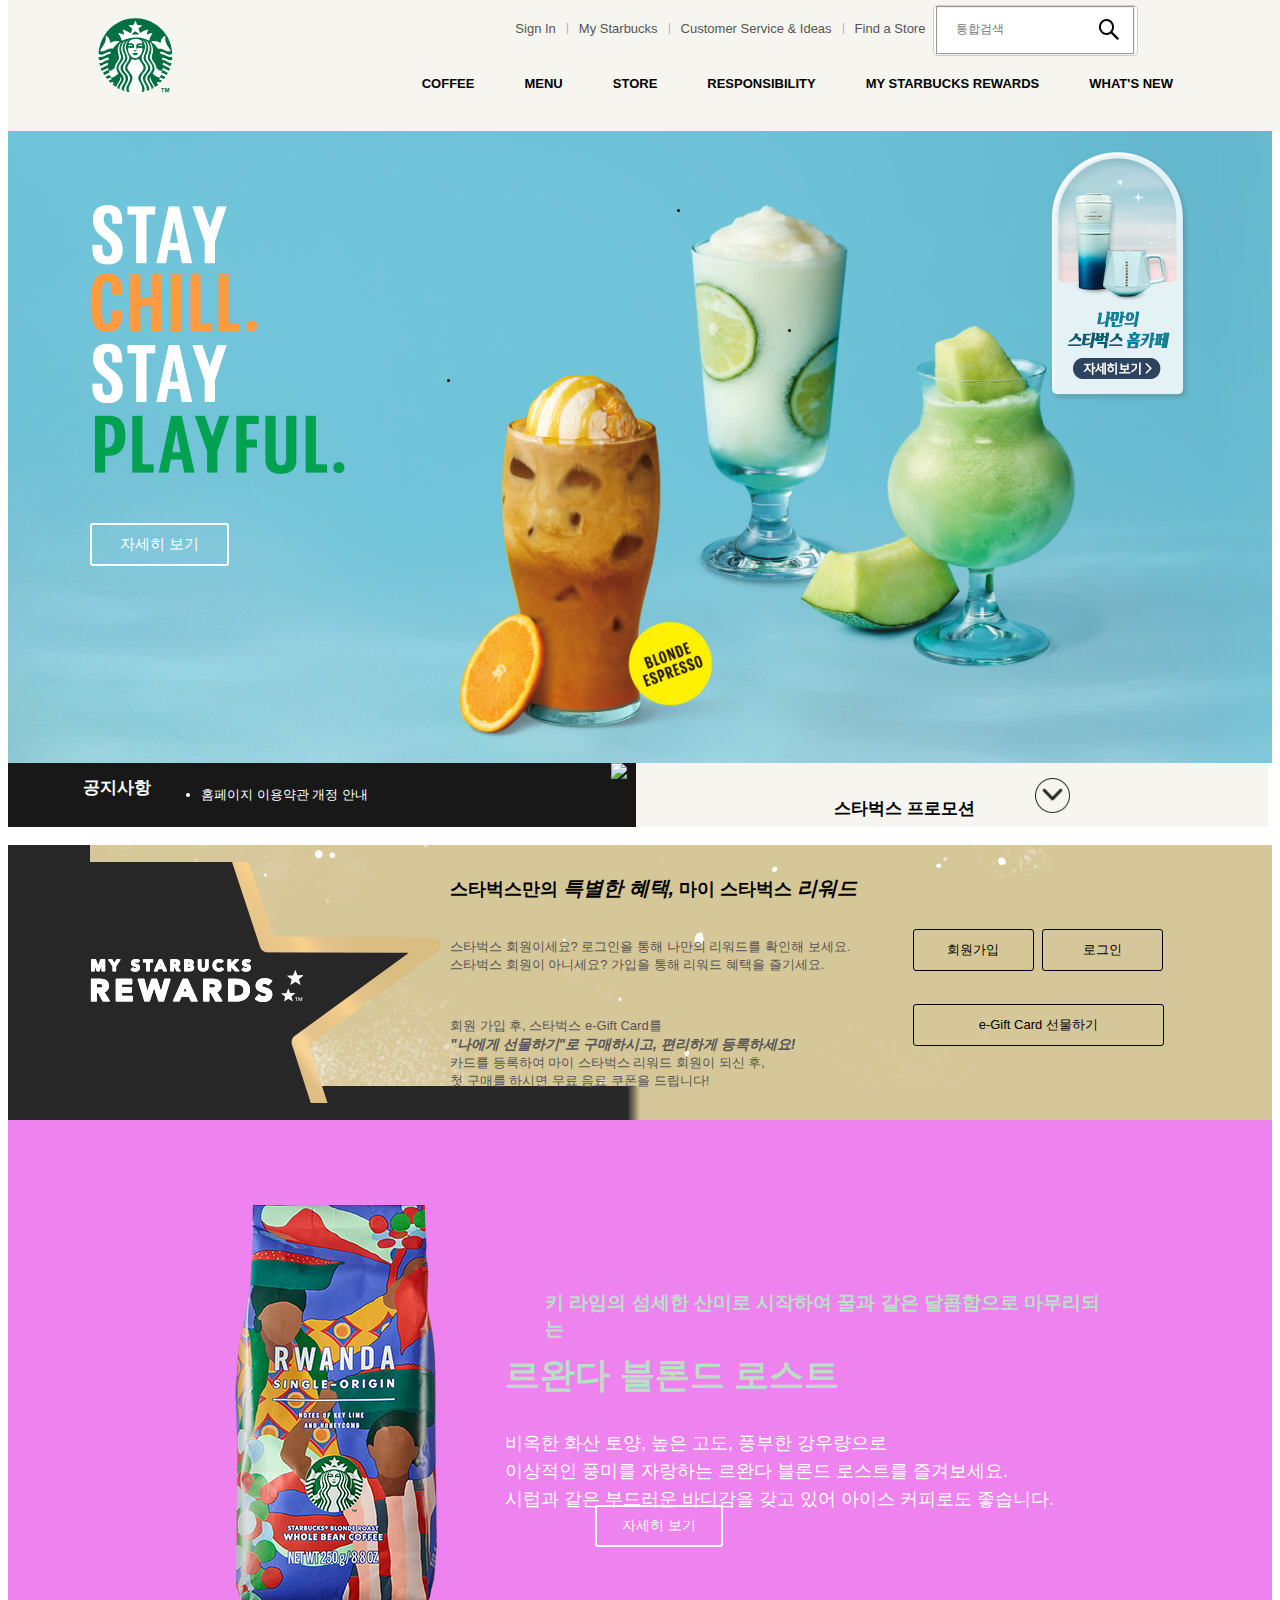
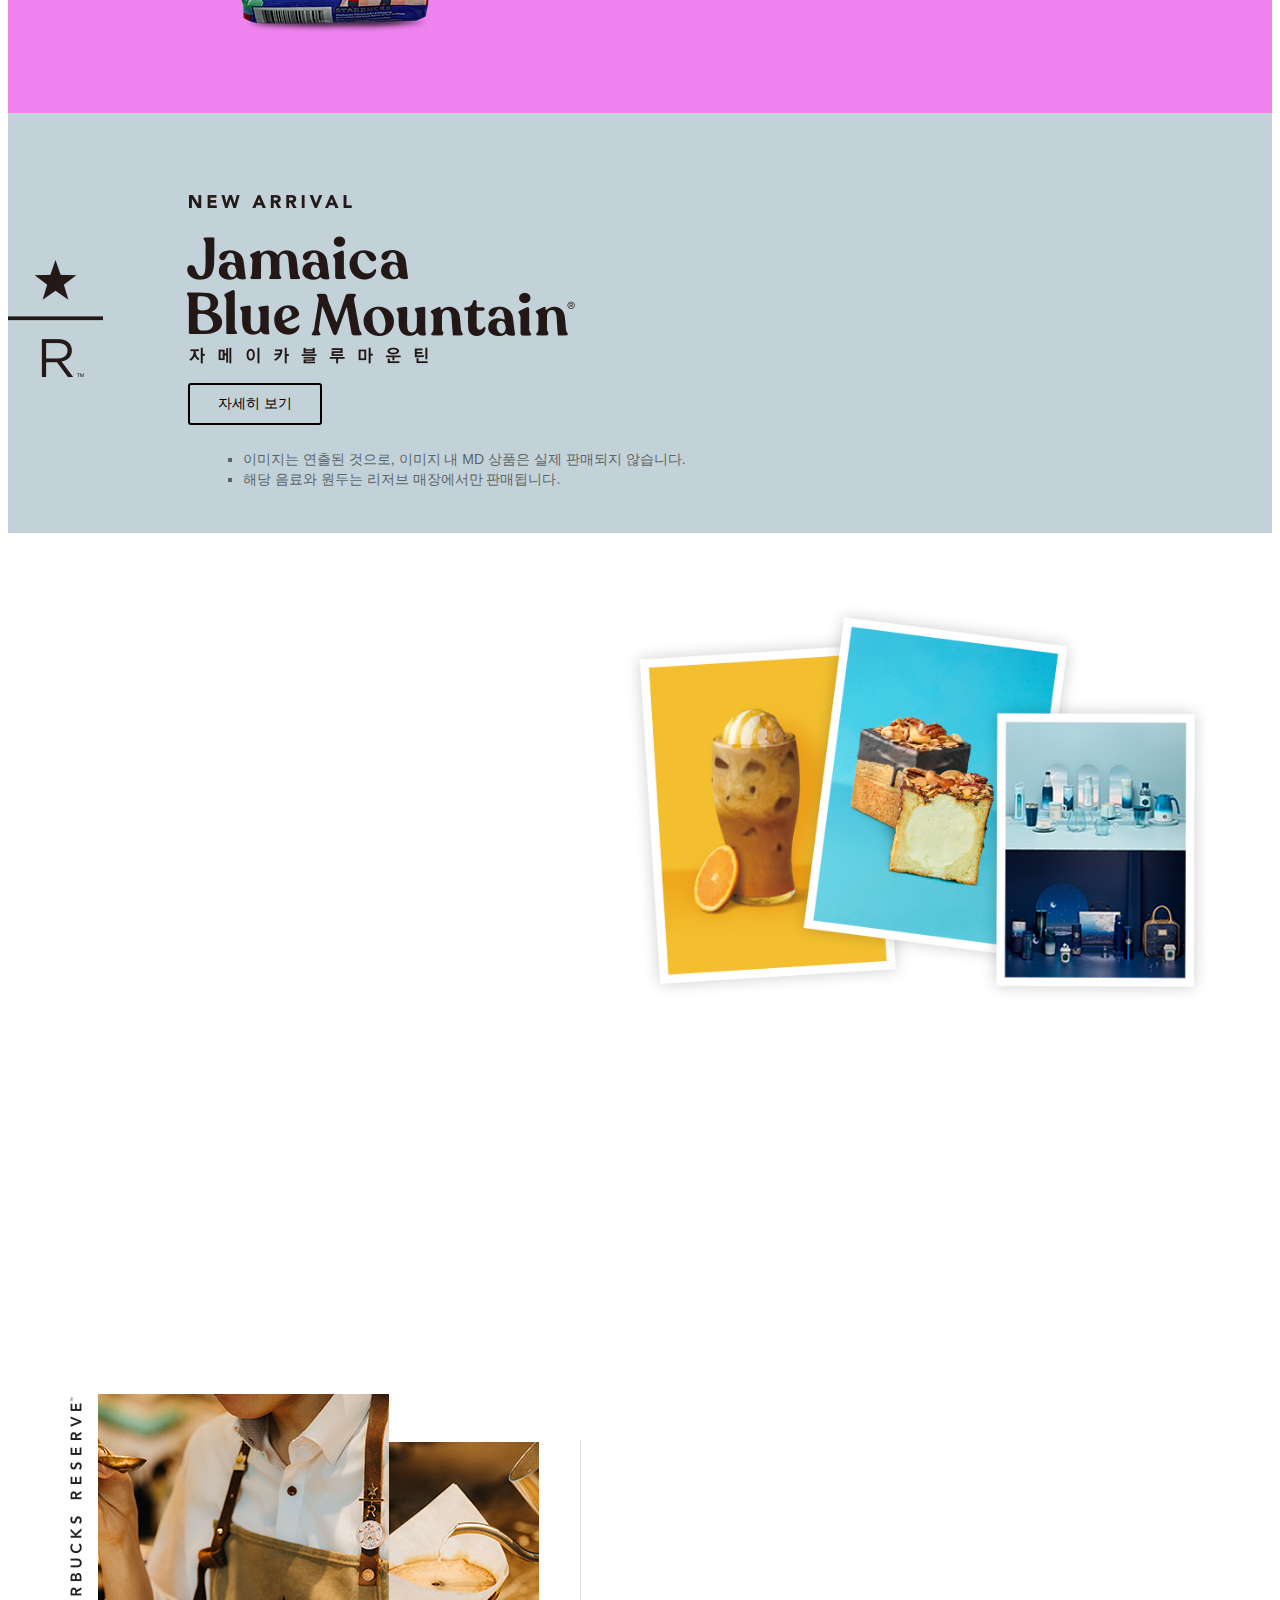
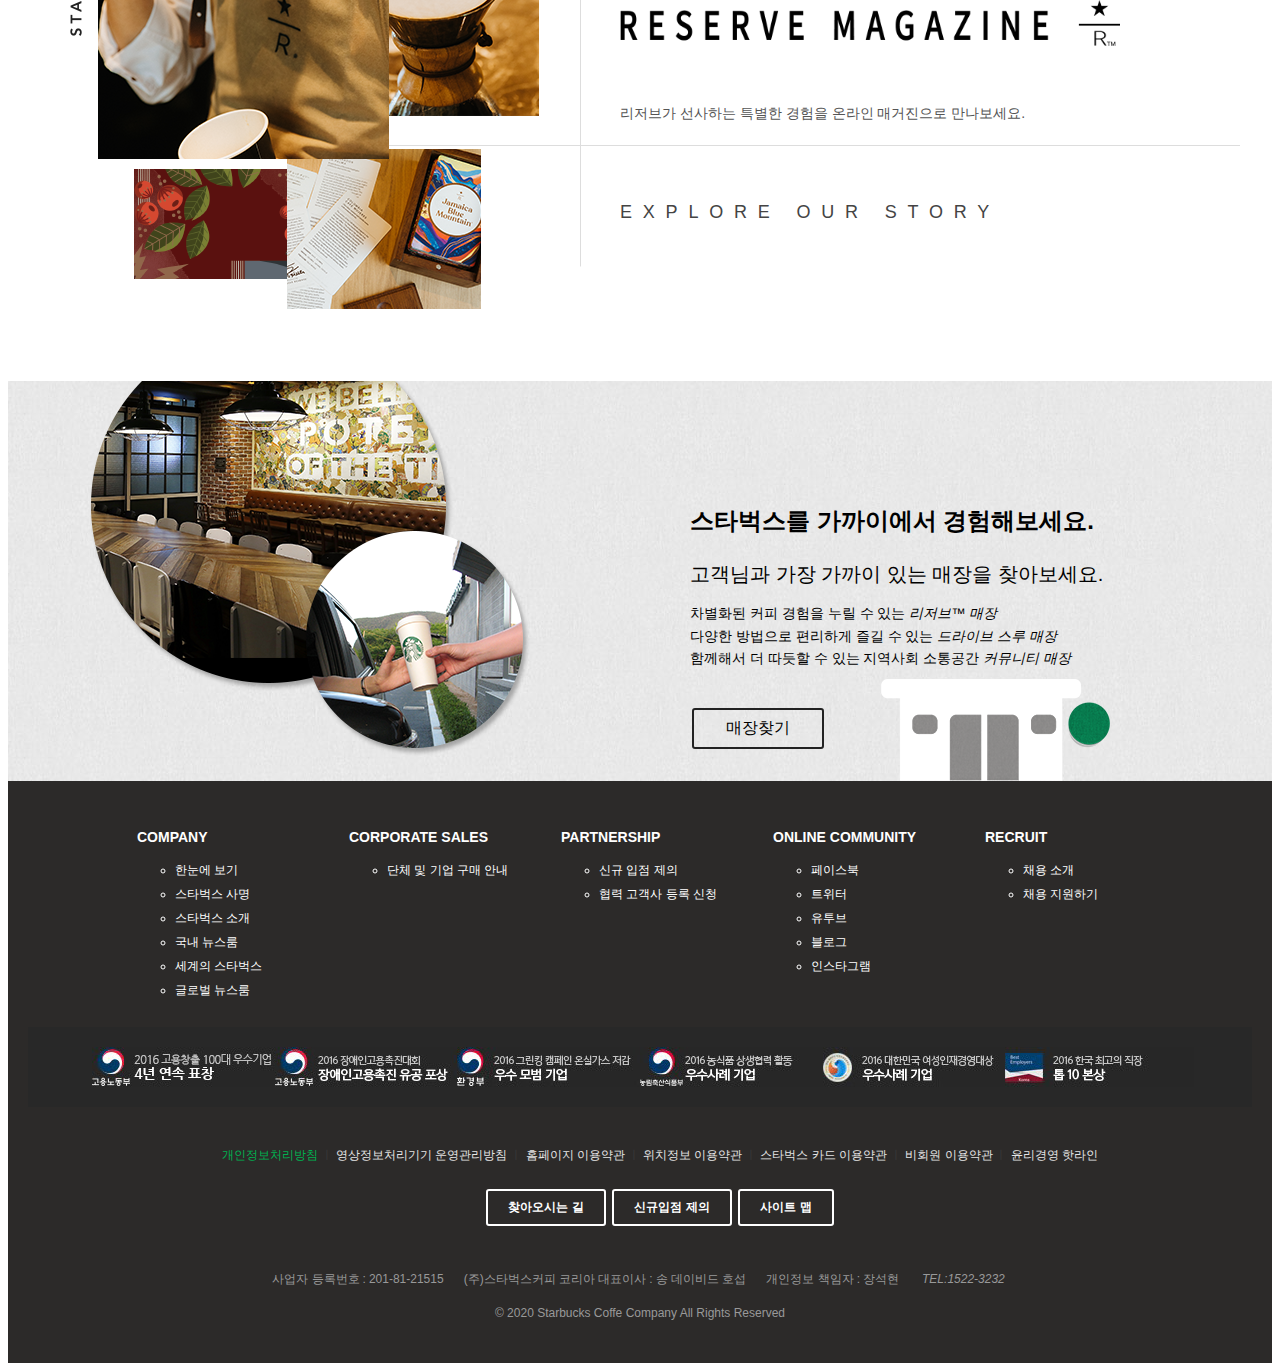
==== commit bb893100: "테스트3" ====
--- a/indextest.html
+++ b/indextest.html
@@ -28,7 +28,7 @@
   <link rel="icon" href="./images/Starbucks_logo.svg">
   <link rel="apple-touch-icon" href="./images/Starbucks_logo.svg">
   <link rel="stylesheet" href="https://cdnjs.cloudflare.com/ajax/libs/meyer-reset/2.0/reset.css">
-  <link rel="stylesheet" href="./css/main.css">
+  <link rel="stylesheet" href="./css/maintest.css">
     <title>스타벅스 코리아</title>
 </head>
 <body>
@@ -397,6 +397,7 @@
                 </ul>
             </section>
         </header>
+        <main class="main">
             <!-- 여름 프로모션 -->
             <section class="summer-promotion">
                 <div class="summer-promotion__inner">
@@ -441,7 +442,9 @@
                 </section>
                 <!-- 스타벅스 프로모션 -->
                 <section class="promotion">
-                    <h2 class="promotion__heading"><a href="#">스타벅스 프로모션</a></h2>
+                    <h2 class="promotion__heading" tabindex="0">
+                        스타벅스 프로모션
+                    </h2>
                     <button class="promotion__dropdown">
                         <img src="./images/btn_prom_down.png" alt="스타벅스 프로모션 펼치기">
                     </button>
@@ -506,7 +509,7 @@
                     <a href="#" class="more-btn more-btn__new-arrival">자세히 보기</a>
                 </div>
                 <div class="new-arrival__bgi appear">
-                    <img src="./images/summer2_reserve_bean.png" tab-index='-1'>
+                    <img src="./images/summer2_reserve_bean.png" alt="">
                 </div>
             </section>
 
@@ -567,8 +570,7 @@
             </section>
             <aside class="global-widget">
                 <a href="#" class="global-widget__link">
-                    <img src="./images/20200714_badge_pc.png" 
-                    width="141px" height="252px" alt="홈카페 자세히보기 링크">
+                    <img src="./images/20200714_badge_pc.png" alt="홈카페 자세히보기 링크">
                 </a>
             </aside>
         </main>
@@ -631,7 +633,7 @@
             </div>
             </ul>
             <section class="policy">
-                <h2 class="a11y-hidden"></h2>
+                <h2 class="a11y-hidden">이용약관</h2>
                 <ul class="policy__list">
                     <li class="policy__item policy__item-green">개인정보처리방침</li>
                     <li class="policy__item">
--- a/css/maintest.css
+++ b/css/maintest.css
@@ -0,0 +1,978 @@
+@import url("https://cdn.jsdelivr.net/gh/moonspam/NanumBarunGothic@latest/nanumbarungothicsubset.css");
+@import url('https://fonts.googleapis.com/css2?family=Archivo+Black&family=Maven+Pro:wght@400;500;600;669&display=swap');
+*,*::before,*::after{
+  font-family: 'NanumBarunGothic', sans-serif;
+  box-sizing: border-box;
+}
+html{
+  font-size: 10px;
+}
+a{
+  color: inherit;
+  text-decoration: none;
+}
+.a11y-hidden, legend {
+  overflow: hidden;
+  position: absolute;
+  clip: rect(0 0 0 0);
+  /* IE 6,7 */ 
+  clip: rect(0,0,0,0); 
+  width: 1px; height: 1px; 
+  margin: -1px; 
+  border: 0; 
+  padding: 0; 
+}
+.clearfix::after{
+  content: '';
+  display: block;
+  clear: both;
+}
+/* 해더 */
+.container{
+  padding-top: 115.238px;
+}
+.header{
+  background-color: #f6f5ef;
+  position: fixed;
+  width: 100%;
+  top: 0;
+  z-index: 9999;
+}
+.header__inner{
+  /* background-color: pink; */
+  position: relative;
+  width: 1100px;
+  margin: auto;
+  text-align: right;
+  padding-top: 5px;
+}
+/* 해더 로고 */
+.logo{
+  margin-top: 13px;
+  float: left;
+}
+.logo__img img{
+  width: 75px;
+  height: 75px;
+}
+/* 멤버링크 */
+.member-links{
+  display: inline-block;
+  /* background-color: tomato; */
+  text-align: right;
+}
+.member-links__item{
+  display: inline-block;
+  font-size: 0;
+}
+.member-links__item a{
+  display: inline-block;
+  color: #555;
+  font-size: 1.3rem;
+  padding: 10px 5px;
+}
+.member-links__item:not(:last-child)::after{
+  content: 'ㅣ';
+  opacity: 0.3;
+  font-size: 1.3rem;
+}
+/* 통합검색 */
+.total-search{
+  display: inline-block;
+  margin-right: 60px;
+  margin-bottom: 10px;
+  border: 1px solid #ccc;
+  border-radius: 5px;
+  background-color: #fff;
+}
+.total-search__btn{
+  background: url(../images/search_icon.png) no-repeat center center;
+  vertical-align: middle;
+  border: none;
+  cursor: pointer;
+  width: 34px;
+  height: 34px;
+}
+.total-search__input{
+  margin-top: 5px;
+  padding: 4px 4px 4px 10px;
+  width: 143px;
+  border: none;
+}
+.total-search__input::placeholder{
+  font-size: 1.2rem;  
+}
+/* 네비게이션 */
+.nav__main-menu{
+  /* background-color: brown; */
+  font-size: 0;
+}
+.nav__main-item:hover a{
+  background-color: #2c2a29;
+  color: #669900;
+  text-decoration: underline;
+}
+.member-links{
+  font-size: 0;
+}
+.nav__main-item{
+  display: inline-block;
+  font-size: 0;
+}
+.nav__main-item h3 a{
+  font-size: 1.3rem;
+  display: inline-block;
+  padding: 10px 25px 40px 25px;
+}
+
+/* 메인메뉴 패널 */
+.main-menu-panel{
+  width: 100%;
+  /* display: block; */
+}
+.act11 .main-menu-panel__item{
+  display: none;
+}
+.main-menu-panel__item{
+  background-color: #2c2a29;
+}
+.main-menu-panel__inner{
+  width: 1100px;
+  margin: auto;
+  padding-bottom:20px;
+  display: flex;
+  flex-flow: row wrap;
+}
+.main-menu-panel__wrapper{
+  width: 20%;
+  float: left;
+}
+.main-menu-panel__wrapper:last-child{
+  clear: both;
+  display: block;
+  content: '';
+}
+.main-menu-panel__heading{
+  color: #fff;
+  font-size: 1.4rem;
+  padding-top: 20px;
+  margin-bottom: 12px;
+}
+.main-menu-panel__inner-item{
+  color: #999;
+  font-size: 1.2rem;
+  padding: 3px 0;
+}
+/* 메인메뉴 추가정보 */
+.side-more-info{
+  background-image: url(https://www.starbucks.co.kr/common/img/common/gnb_sub_txbg.jpg);
+  color: #fff;
+  background-color: skyblue;
+  width: 100%;
+}
+.side-more-info__list{
+  width: 1100px;
+  margin: auto;
+  padding: 30px 0 20px 0;
+  font-size: 1.2rem;
+}
+.side-more-info__title{
+  color: #999;
+  margin-bottom: 5px;
+}
+.side-more-info__description{
+  color: #64a70b;
+}
+.side-more-info__description:not(:last-child){
+  margin-bottom: 20px;
+}
+/* 메인 */
+/* 공지사항 */
+.noti-pro-wrapper{
+  width: 100%;
+  font-size: 0;
+}
+.notice{
+  display: inline-block;
+  background-color: #181818;
+  width: 50%;
+  height: 64px;
+  padding: 0 13px;
+  color: #fff;
+  text-align: right;
+  margin-right: -4px;
+}
+.notice-heading{
+  display: inline-block;
+  margin-right: 10px;
+  margin-top: -1px;
+  font-size: 1.7rem;
+  vertical-align: middle;
+}
+.notice-list{
+  display: inline-block;
+  font-size: 1.3rem;
+  width: 450px;
+  text-align: left;
+  vertical-align: middle;
+}
+.notice-item:hover{
+  text-decoration: underline;
+}
+.notice-more{
+  display: inline-block;
+  height: 64px;
+  line-height: 64px;
+  vertical-align: middle;
+}
+.notice-more img{
+  width: 36px;
+  height: 36px;
+  vertical-align: middle;
+}
+/* 스타벅스 프로모션 */
+.promotion{
+  display: inline-block;
+  text-align: center;
+  width: 50%;
+  height: 64px;
+  line-height: 64px;
+  background-color: #f6f5ef;
+  vertical-align: middle;
+}
+.promotion__heading{
+  display: inline-block;
+  font-size: 1.7rem;
+  font-weight: 700;
+  margin-right: 60px;
+  height: 64px;
+  line-height: 64px;
+}
+.promotion__dropdown{
+  display: inline-block;
+  border: none;
+  padding: 0;
+  height: 64px;
+  line-height: 64px;
+  background-color: transparent;
+  vertical-align: top;
+  cursor: pointer;
+}
+.promotion__dropdown img{
+  width: 35px;
+  height: 35px;
+  vertical-align: middle;
+}
+/* 리워드 */
+.rewards{
+  background: linear-gradient(90deg,#272727 49%, #d5c799 50%);
+}
+.rewards__wrapper{
+  width: 1100px;
+  margin: auto;
+  padding-left: 360px;
+  position: relative;
+  background: url(../images/reward_star_bg_w.png) no-repeat -55px , url(../images/reward_texbg.jpg) no-repeat;
+}
+.reward_logo{
+  position: absolute;
+  top: 100px;
+  left: 0;
+}
+.rewards__heading{
+  padding-top: 30px;
+  padding-bottom: 5px;
+  font-size: 1.8rem;
+}
+.rewards__heading em{
+  font-size: 2rem;
+  font-weight: 700;
+}
+.rewards__description{
+  font-size: 1.3rem;
+  line-height: 1.8rem;
+  display: inline-block;
+  color: #555;
+  width: 450px;
+  margin-bottom: 30px;
+  margin-right: 10px;
+}
+.rewards__description em{
+  font-size: 1.4rem;
+  font-weight: 700;
+}
+.reward-btn{
+  display: inline-block;
+  background-color: transparent;
+  border: 1.5px solid #000;
+  border-radius: 3px;
+  font-size: 1.3rem;
+  color: #000;
+  text-align: center;
+  line-height: 40px;
+  margin-right: 5px;
+  vertical-align: text-bottom;
+  width: 121px;
+  transition: all 800ms;
+}
+.reward-btn__gift{
+  vertical-align: top;
+  width: 251px;
+}
+.reward-btn:hover, .more-btn:hover{
+  color: #fff;
+  background-color: #000;
+  text-decoration: underline;
+}
+/* 여름 원두 */
+/* 서머 프로모션 원두 */
+.summer-bean {
+  background-color: violet;
+  background-image: url('//image.istarbucks.co.kr/upload/common/img/main/2020/20_summer_rwanda_bg.jpg');
+  background-size: cover;
+  margin: 0 auto;
+  padding: 10px;
+}
+.summer-bean-wrapper {
+  margin: 0 auto;
+  height: 573px;
+  width: 950px;
+  position: relative;
+}
+.summer-bean-figure {
+  position: absolute;
+  top: 65px;
+  left: 30px;
+  animation: move 1.5s ease-in-out normal forwards;
+}
+/* 키프레임 */
+@keyframes move {
+  0% {
+    transform: translateX(-1000px);
+  }
+  100% {
+    transform: translateX(0);
+  }
+}
+@keyframes movemove{
+  0% {
+    transform: translateX(1000px);
+  }
+  100% {
+    transform: translateX(0);
+  }
+}
+.summer-bean-info {
+  max-width: 600px;
+  display: flex;
+  flex-flow: column nowrap;
+  position: absolute;
+  top: 150px;
+  right: 10px;
+  animation: movemove 1.5s ease-in-out normal forwards;
+}
+.summer-bean-title {
+  color: #b9e0c6;
+  font-size: 3.5rem;
+  font-weight: 700;
+  margin-top: 5px;
+  margin-bottom: 20px;
+}
+.summer-bean-description {
+  order: -1;
+  color: #b9e0c6;
+  font-size: 1.9rem;
+  font-weight: 700;
+  margin-bottom: 5px;
+}
+.summer-bean-detail {
+  color: #fff;
+  margin: 10px 0;
+  font-size: 1.8rem;
+  line-height: 2.8rem;
+  margin-bottom: 20px;
+}
+.summer-bean-more {
+  display: inline-block;
+  border: 2px solid white;
+  border-radius: 3px;
+  color: #fff;
+  font-size: 1.4rem;
+  padding: 10px 25px;
+  position: absolute;
+  top: 375px;
+  left: 430px;
+  animation: movemove 1.5s ease-in-out normal forwards;
+}
+/* 신상품 */
+.new-arrival{
+  background-color: #c3d2d9;
+  position: relative;
+  overflow: hidden;
+}
+.new-arrival__wrapper{
+  padding-top: 70px;
+  padding-bottom: 30px;
+  position: relative;
+  width: 1300px;
+  margin: auto;
+}
+.new-arrival-product{
+  margin-bottom: 70px;
+}
+.new-arrival-notice{
+  font-size: 1.4rem;
+  color: #5b6567;
+  margin-left: 195px;
+  list-style-type : square;
+  line-height: 2rem;
+}
+.more-btn{
+  font-size: 1.4rem;
+  border: 2px solid #000;
+  border-radius: 3px;
+  padding: 10px 28px;
+  transition: all 800ms;
+}
+.more-btn__new-arrival{
+  position: absolute;
+  top: 270px;
+  left: 180px;
+}
+/* @keyframes new-arrival--opacity{
+  0%{
+    opacity: 0;
+  }
+  100%{
+    opacity: 1;
+  }
+} */
+.new-arrival__bgi{
+  position: absolute;
+  bottom: 0;
+  left:700px;
+  opacity: 0;
+  animation: new-arrival--opacity 2s ease-in-out forwards;
+}
+/* 전체 상품 */
+.all-products{
+  background:url(../images/fav_prod_bg_new.jpg);
+  background-size: cover;
+  background-attachment: fixed;
+  background-position: center;
+  padding:110px 0;
+  width:100%;
+  overflow: hidden;
+}
+.all-products__inner-wrapper{
+  width:1200px;
+  margin:0 auto;
+  /* padding:0 20px; */
+}
+.all-products__inner{
+  text-align: right;
+  width:500px;
+  float: left;
+  color:#fff;
+  position: relative;
+}
+.all-products__inner em{
+  font-weight: 600;
+  line-height:1.3;
+}
+.all-products-heading{
+  font-size:2.6rem;
+  padding-top:260px;
+  padding-bottom:8px;
+  animation:recommendAni1 2s;
+}
+.all-products-recommend{
+  font-size:1.6rem;
+  line-height:2rem;
+  animation:recommendAni1 2s;
+}
+
+.all-products-heading em:nth-child(2)::before{
+  content: "";
+  display: block;
+}
+.all-products-slogun{
+  font-family: 'Maven Pro', sans-serif;
+  position: absolute;
+  font-weight: 500;
+  top:0;
+  right:0;
+  animation:recommendAni1 3s;
+}
+.all-products-slogun span{
+  display: block;
+  letter-spacing: 0.1em;
+  margin-right:-0.1em;
+}
+.all-products-slogun-txt1{
+  font-size: 100px;
+}
+.all-products-slogun-txt2{
+  font-size: 80px;
+}
+.all-products-slogun-txt3{
+  font-size: 50px;
+}
+.all-products-more{
+  display: inline-block;
+  padding:10px 27px;
+  margin:40px 0;
+  font-size:1.4rem;
+  border:2px solid #fff;
+  color:#fff;
+  animation:recommendAni2 1s;
+  transition: background-color 1s,text-decoration 100s;
+}
+.all-products-more:hover{
+  background-color: #fff;
+  text-decoration: underline;
+  color:#555;
+  font-weight: 700;
+}
+.all-products-img{
+  text-align: right;
+  margin-top:-40px;
+  padding-right:30px;
+  /* margin-left:20px; */
+  width:100%;
+}
+.all-products-img img{
+  max-width: 50%;
+}
+/* 매거진 */
+.magazine{
+  width:1200px;
+  position: relative;
+  margin:0 auto;
+  overflow:hidden;
+}
+.magazine__inner-wrapper::before{
+  content: "";
+  display: block;
+  width:1px;
+  height:65%;
+  position: absolute;
+  z-index: 200;
+  top:50%;
+  transform: translateY(-50%);
+  left:45%;
+  background-color: #ddd;
+}
+.magazine__inner-wrapper::after{
+  content: "";
+  display: block;
+  width:80%;
+  height:1px;
+  position: absolute;
+  z-index: 200;
+  top:64%;
+  /* transform: translateX(-50%); */
+  right:0;
+  z-index: -1;
+  background-color: #ddd; 
+}
+.magazine__inner-wrapper{
+  width:1200px;
+  margin:0 auto;
+  height:100%;
+  padding:70px 30px;
+  position: relative;
+}
+.magazine-img{
+  max-width: 100%;
+}
+.magazine__inner{
+  float:right;
+  padding-right:90px;
+}
+.magazine-heading,.magazine-suggestion{
+ animation: magazineAni1 2s;
+}
+.magazine-heading{
+  background: url(../images/reserve_text_pc1.png) no-repeat;
+  background-position:left;
+  background-size:100% auto;
+  width:500px;
+  height:100px;
+  margin-top:180px;
+  text-indent: 9999px;
+  white-space: nowrap;
+  overflow: hidden;
+}
+.magazine-suggestion{
+  font-size:1.4rem;
+  padding:20px 0;
+  color:#555;
+  margin-top:-2px 
+  }
+.magazine-more{
+  margin-top:35px;
+  font-size:1.8rem;
+  letter-spacing:0.6em ;
+  animation:all 3s;
+  color:#444;
+  display: inline-block;
+  padding:10px;
+  margin-left:-10px;
+  animation: magazineAni1 3s;
+  background-color: #fff;
+  transition: background-color 1000ms;
+}
+.magazine-more:hover{
+  background-color:#976d3f;
+  color:#fff;
+}
+/* 애니메이션 */
+@keyframes magazineAni1{
+  0%{
+    transform: translateX(100%);
+  }
+  100%{
+    transform: translateX(0);
+  }
+}
+@keyframes recommendAni1{
+  0%{
+    transform: translateX(-100%);
+    opacity: 0;
+  }
+  100%{
+    transform: translateX(0);
+  }
+}
+@keyframes recommendAni2{
+  0%{
+    opacity: 0;
+  }
+  100%{
+    opacity: 1;
+  }
+}
+/* 섬머 프로모션 */
+.summer-promotion{
+  height:640px;
+  width:100%;
+  padding-top:70px;
+  background-image:url(../images/summer3_mv_bg.jpg);
+}
+.summer-promotion__inner{
+  width:1100px;
+  height:100%;
+  margin:0 auto;
+  position: relative;
+}
+.summer-promotion__slogan{
+  animation: showupAni 1s ease-in-out 3s 1 backwards;
+}
+.summer-promotion__heading{
+  position: absolute;
+}
+.summer-promotion__product-list{
+}
+.summer-promotion__items{
+  position: absolute;
+  background-repeat: no-repeat;
+}
+.summer-promotion__item1{
+  background-image: url(../images/summer3_bev2.png);
+  background-size: contain;
+  top:0;
+  left:600px;
+  width:170px;
+  height:387px;
+  animation: showupAni 1s ease-in-out 0s 1 backwards;
+}
+.summer-promotion__item2{
+  background-image: url(../images/summer3_bev1.png);
+  background-size: contain;
+  top:170px;
+  left:370px;
+  width:285px;
+  height:363px;
+  animation: showupAni 1s ease-in-out 1s 1 backwards;
+}
+.summer-promotion__item3{
+  background-image: url(../images/summer3_bev3.png);
+  background-size: contain;
+  top:120px;
+  left:711px;
+  width:322px;
+  height:347px;
+  animation: showupAni 1s ease-in-out 2s 1 backwards;
+}
+.summer-promotion__item1 .summer-promotion__item-wrapper{
+  background-image: url(https://image.istarbucks.co.kr/upload/common/img/main/2020/summer3_bev2_txt.png);
+  position: absolute;
+  width:213px;
+  height:82px;
+  top:0;
+  left:-230px;
+}
+.summer-promotion__item2 .summer-promotion__item-wrapper{
+  background-image: url(https://image.istarbucks.co.kr/upload/common/img/main/2020/summer3_bev1_txt.png);
+  position: absolute;
+  width:209px;
+  height:56px;
+  top:210px;
+  left:-180px;
+  animation: showupAni 0.2s ease-in-out 0s 1 forwards;
+}
+.summer-promotion__item3 .summer-promotion__item-wrapper{background-image: url(https://image.istarbucks.co.kr/upload/common/img/main/2020/summer3_bev2_txt.png);
+  position: absolute;
+  background-image: url(https://image.istarbucks.co.kr/upload/common/img/main/2020/summer3_bev3_txt.png);
+  width:215px;
+  height:56px;
+  top:360px;
+  left:80px;
+}
+.summer-promotion__more{
+  margin-top:35px;
+  display:inline-block;
+  font-size:1.5rem;
+  color:#fff;
+  padding:10px 28px;
+  border:2px solid #fff;
+  transition-property: text-decoration, color, background-color;
+  transition-duration: 0.2s, 0.4s, 0.5s;
+  border-radius: 3px;
+  animation: showupAni 1s ease-in-out 4s 1 backwards;
+}
+.summer-promotion__more:hover{
+  background-color: #00b050;
+  text-decoration: underline;
+  color:#fff;
+}
+@keyframes showupAni{
+  0%{
+    opacity:0;
+  }
+  100%{
+    opacity:1;
+  }
+}
+@keyframes moveAni{
+  0%{
+    transform:translateX(2000px);
+  }
+  100%{
+    transform:translateX(0px);
+  }
+}
+/* 고객님 근처매장을 찾아보세요 */
+.locate-store{
+  background-image:url(../images/store_bg.jpg);
+  overflow: hidden;
+}
+.locate-store__inner{
+  width:1100px;
+  height:400px;
+  margin:0 auto;
+  padding:100px 0 100px 600px;
+  position: relative;
+}
+.locate-store-img--leaves{
+  background-image: url(https://www.starbucks.co.kr/common/img/main/store_exp_img03.png);
+  background-repeat: no-repeat;
+  height:142px;
+  width:343px;
+  position: absolute;
+  top:-60px;
+  left:360px;
+  z-index:0;
+}
+.locate-store-img--leaves,
+.locate-store-img--table,
+.locate-store-img--cup,
+.locate-store-img--house{
+  animation: showupAni 3s ease-in-out 0s 1 forwards;
+}
+.locate-store-img--table{
+  background-image: url(../images/store_exp_img02.png);
+  background-repeat: no-repeat;
+  width:366px;
+  height:312px;
+  position: absolute;
+  top:0;
+  left:0;
+
+}
+.locate-store-img--cup{
+  background-image: url(../images/store_exp_img01.png);
+  background-repeat: no-repeat;
+  width:228px;
+  height:228px;
+  position: absolute;
+  top:149px;
+  left:215px;
+}
+.locate-store-img--house{
+  background-image: url(../images/store_exp_img04.png);
+  background-repeat: no-repeat;
+  width:230px;
+  height:228px;
+  position: absolute;
+  top:298px;
+  right:80px;
+}
+.locate-store-heading{
+  font-size:2.4rem;
+  font-weight:600;
+  animation: moveAni 2.5s ease-out 0s 1 forwards;
+}
+.locate-store-nearby{
+  font-size:2rem;
+  margin:7px 0;
+  font-weight:500;
+  animation: moveAni 2.5s ease-out 50ms 1 forwards;
+}
+.locate-store-type{
+  font-size:1.4rem;
+  font-weight: 500;
+  animation: moveAni 2.5s ease-out 100ms 1 forwards;
+}
+.locate-store-type span{
+  display:block;
+  line-height:1.6;
+}
+.locate-store-search{
+  display:inline-block;
+  font-size:1.6rem;
+  border:2px solid #222;
+  padding:8px 32px;
+  border-radius: 3px;
+  margin-top:25px;
+  margin-left:2px;
+  transition-property: text-decoration, color, background-color;
+  transition-duration: 0.2s, 0.4s, 0.4s;
+  animation: moveAni 2.5s ease-out 150ms 1 forwards;
+}
+.locate-store-search:hover{
+  background-color: #222;
+  text-decoration: underline;
+  color:#fff;
+}
+/* 사이드 배너 */
+.global-widget{
+  width:141px;
+  height:252px;
+  top:150px;
+  right:90px;
+  position:fixed;
+}
+/* 푸터 */
+/* 푸터 */
+.footer{
+  background-color: #2C2A29;
+  padding: 30px 0;
+  text-align: center;
+}
+.footer-nav, .company-info, .award-list {
+  width: 1100px;
+  margin: 0 auto;
+  display: inline-block;
+  text-align: center;
+  font-size: 0;
+}
+.footer-nav__heading:hover, .footer-nav__inner-item:hover{
+  cursor: pointer;
+  text-decoration: underline;
+}
+.footer-nav {
+  background-image: url(https://www.starbucks.co.kr/common/img/footer/footer_logo.png);
+  background-repeat: no-repeat;
+  background-position: right top;
+}
+.footer-nav__managing {
+  color: #fff;
+  display: flex;
+  flex-flow: row nowrap;
+}
+.footer-nav__list {
+  width: 20%;
+  margin: 5px;
+  font-weight: 500;
+  text-align: left;
+}
+.footer-nav__heading {
+  text-transform: uppercase;
+  font-size: 1.4rem;
+  line-height: 38px;
+  margin: 2px;
+}
+.footer-nav__inner-item {
+  font-size: 1.2rem;
+  line-height: 24px;
+}
+.award {
+  background-color: #282828;
+  margin: 20px;
+  padding: 10px 0;
+}
+.award-item {
+  display: inline-block;
+  width: 16.6%;
+  padding: 10px 0;
+}
+.policy {
+margin: 30px 0 0;
+}
+.policy__item {
+  display: inline-block;
+  padding: 10px 0 5px;
+  font-size: 1.2rem;
+  font-weight: 500;
+  color: #e5e5e5;
+}
+.policy__item-green {
+  color: #00b050;
+}
+.policy__item span {
+  color: #393939;
+}
+.store-item {
+  display: inline-block;
+  font-size: 1.2rem;
+  font-weight: 500;
+  border: 2px solid #fff;
+  border-radius: 3px;
+  padding: 8px 20px;
+  margin: 10px 2px;
+  color: #fff;
+  font-weight: 600;
+}
+.store-item:hover{
+  text-decoration: underline;
+}
+.company-info{
+  text-align: center;
+  width: 100%;
+}
+.company-info__all{
+  display: inline-block;
+}
+.company-info-title, .company-info-detail, .company-info-number,.company-info-detail{
+  color: #999;
+  display: inline-block;
+  text-transform: uppercase;
+  font-size: 1.2rem;
+  font-weight: 500;
+  margin: 0 auto;
+  padding: 25px 0 5px;
+}
+.company-info-title span, .company-info-number {
+  margin: 0 3px;
+}
+.company-info-detail {
+  margin-right: 20px;
+}
+.copyright {
+  font-size: 1.2rem;
+  color: #999;
+  line-height: 40px;
+  width: 500px;
+}